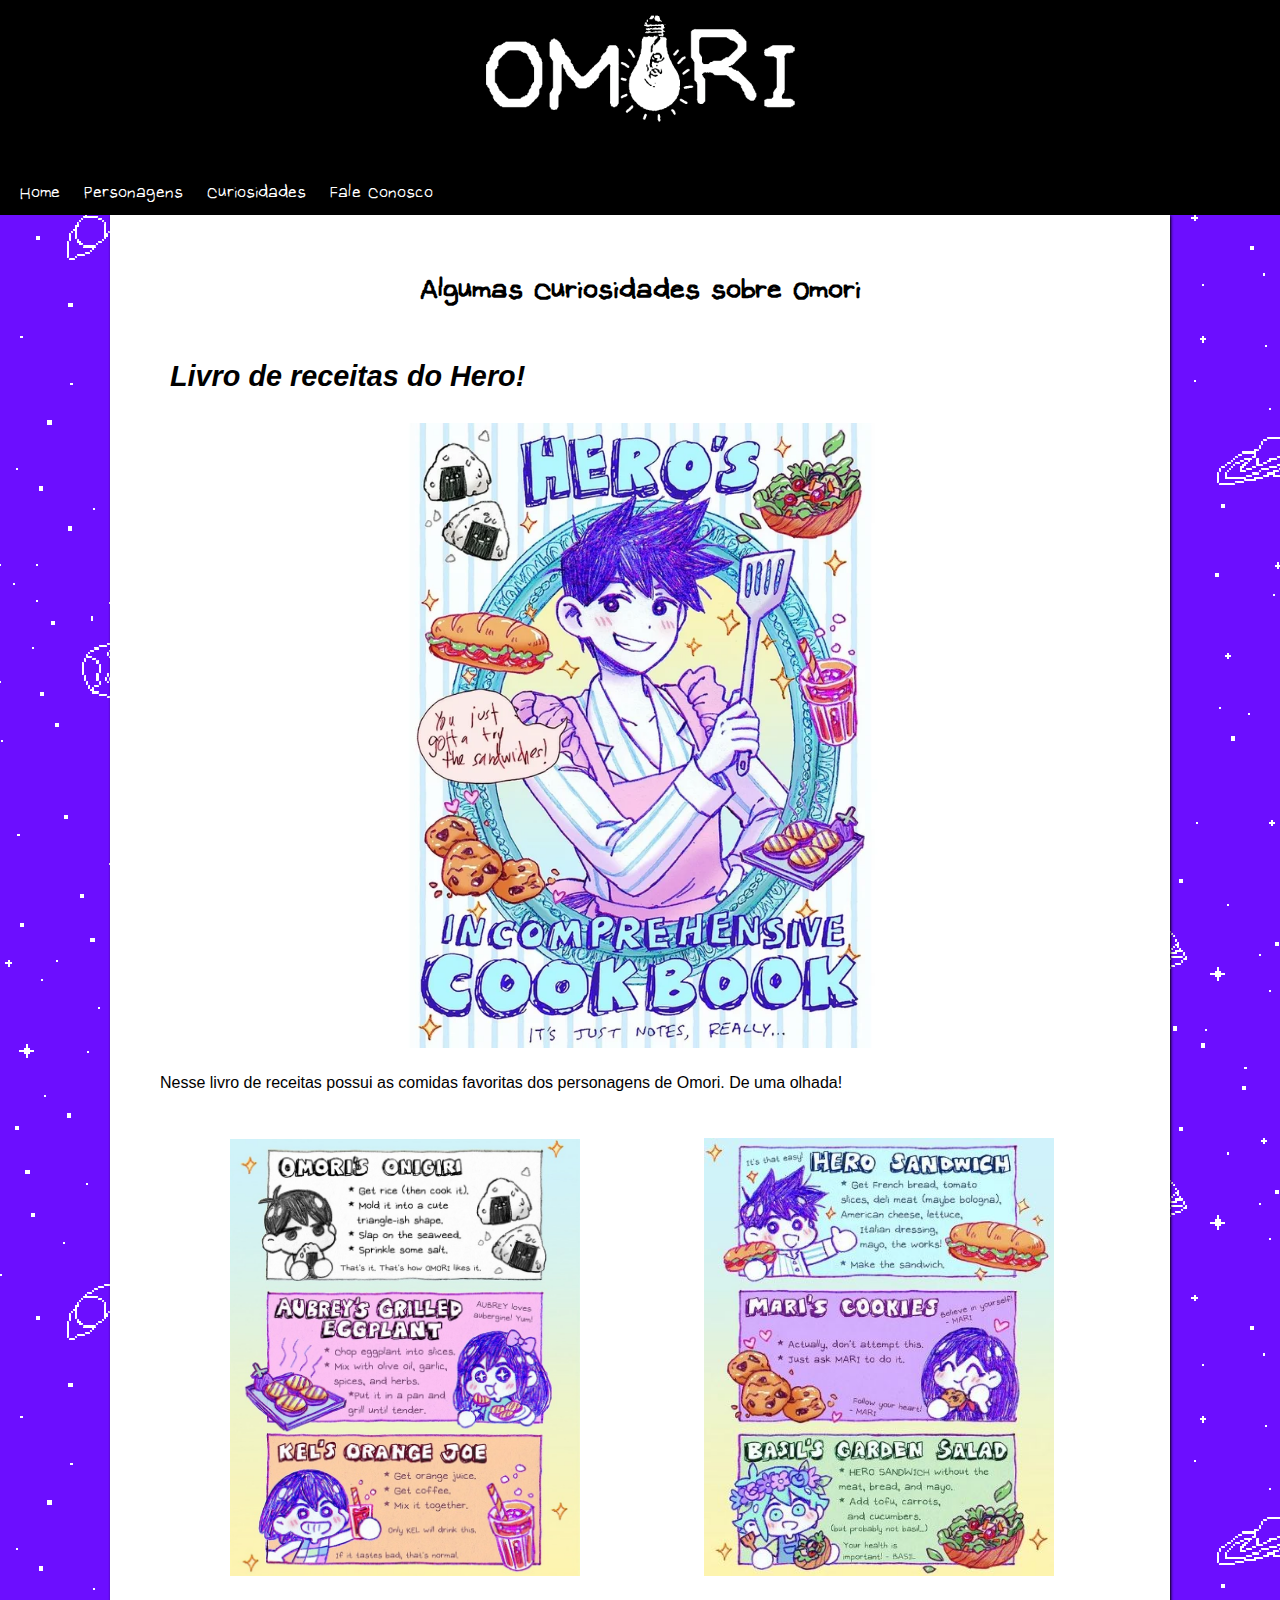
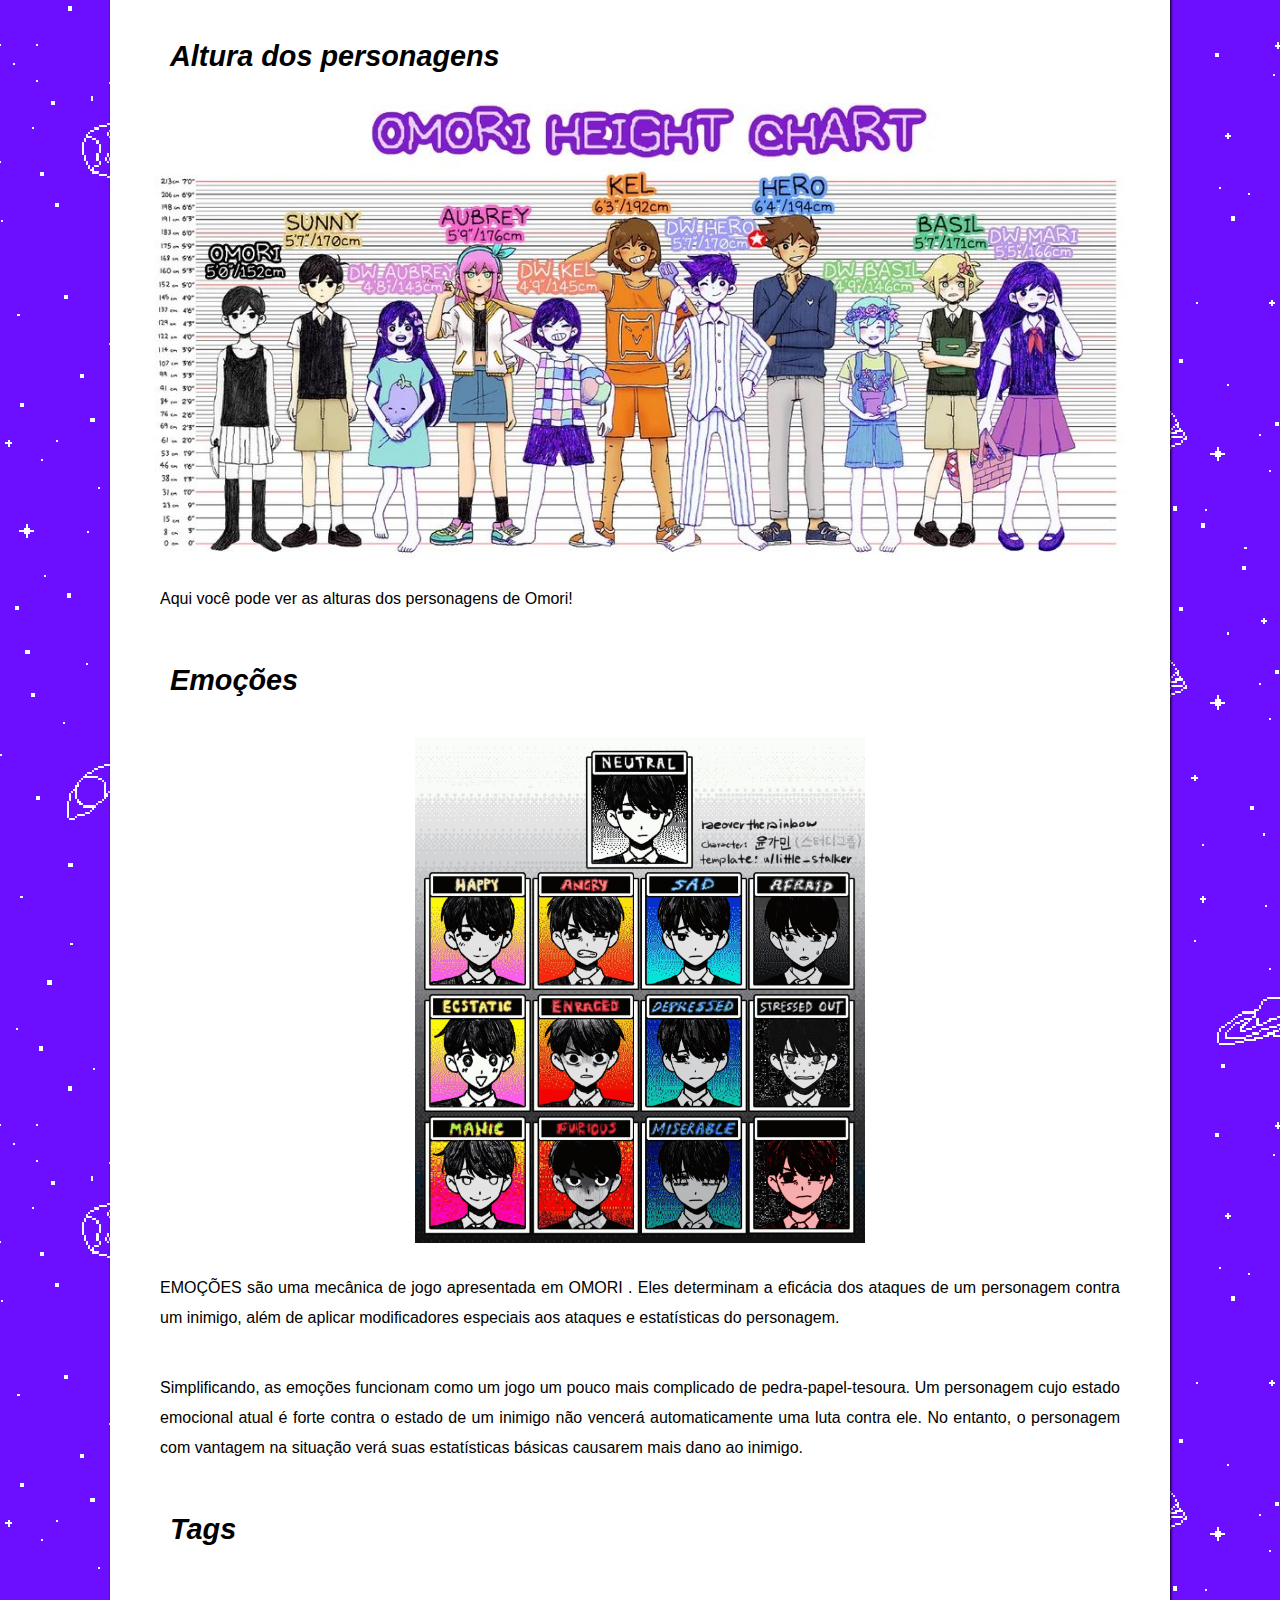
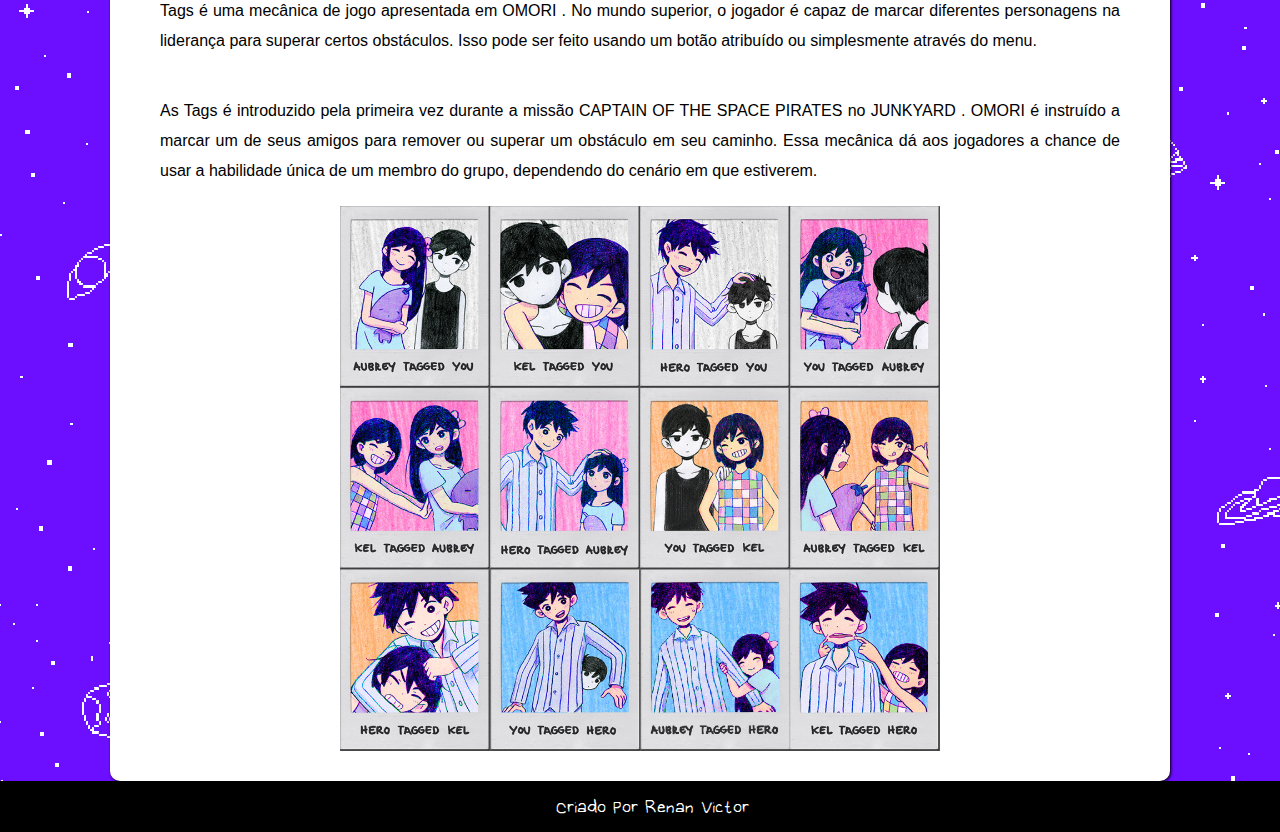
==== curiosidades.html @ f62dc505 "Initial commit" ====
<!DOCTYPE html>
<html lang="en">
<head>
    <meta charset="UTF-8">
    <meta name="viewport" content="width=device-width, initial-scale=1.0">
    <link rel="stylesheet" href="curiosidades.css">
    <link rel="shortcut icon" href="omori icone.png" type="image/x-icon">
    <title>Curiosidades</title>
</head>
<body>
    <header>
       <img src="omori-logo.png" alt="">>
    </header>
    <nav>
        <a href="index.html" target="_self">Home</a>
        <a href="personagens.html" target="_self">Personagens</a>
        <a href="curiosidades.html" target="_self">Curiosidades</a>
        <a href="#">Fale Conosco</a>
    </nav>
    <main> 
        <article>
            <h1>Algumas Curiosidades sobre Omori</h1>
        
           <h2>Livro de receitas do Hero!
        </h2>
            <img src="9r4l3a2kd1981.jpg" alt="" class="Livro">

            <p>Nesse livro de receitas possui as comidas favoritas dos personagens de Omori. De uma olhada!</p>

            
                <img src="receitas 1.jpg" alt="" class="receitas">

                <img src="receitas 2.jfif" alt="" class="receitas">
            
   

        
            <h2>Altura dos personagens</h2>

            <img src="alturas.JPG" alt="" class="Altura">

            <p>Aqui você pode ver as alturas dos personagens de Omori!</p>
        
        

       
        <h2>Emoções</h2>

       <img src="oqw6ph1pgka91.gif" alt="" class="gifomori">

            
        <p>EMOÇÕES são uma mecânica de jogo apresentada em OMORI . Eles determinam a eficácia dos ataques de um personagem contra um inimigo, além de aplicar modificadores especiais aos ataques e estatísticas do personagem.
        </p>

        <p>Simplificando, as emoções funcionam como um jogo um pouco mais complicado de pedra-papel-tesoura. Um personagem cujo estado emocional atual é forte contra o estado de um inimigo não vencerá automaticamente uma luta contra ele. No entanto, o personagem com vantagem na situação verá suas estatísticas básicas causarem mais dano ao inimigo.

        </p>


        <h2>Tags</h2>
       <p>Tags é uma mecânica de jogo apresentada em OMORI . No mundo superior, o jogador é capaz de marcar diferentes personagens na liderança para superar certos obstáculos. Isso pode ser feito usando um botão atribuído ou simplesmente através do menu.
    </p>

    <p>As Tags é introduzido pela primeira vez durante a missão CAPTAIN OF THE SPACE PIRATES no JUNKYARD . OMORI é instruído a marcar um de seus amigos para remover ou superar um obstáculo em seu caminho. Essa mecânica dá aos jogadores a chance de usar a habilidade única de um membro do grupo, dependendo do cenário em que estiverem.</p>

        <div class="tags">
            <img src="tags.jpg" alt="">
        </div>

        </article>


    </main>

    <footer>
        <p>Criado Por Renan Victor</p>
    </footer>
</body>
</html>
---- curiosidades.css ----
@charset "UTF-8";



@font-face {
    font-family: Omori;
    src: url(OMORI_GAME.ttf) format(truetype);
}

@font-face {
    font-family: Omori1;
    src: url(OMORI_GAME2.ttf);
}



  @import url('https://fonts.googleapis.com/css2?family=Ubuntu:wght@300&display=swap');



  @import url('https://fonts.googleapis.com/css2?family=Belanosima&display=swap');

*{
    margin: 0;
    padding: 0;
}

body{
    background-image: url(1148181.png);
    
}

header{
   background-color: black;
}

header > img{
    margin: auto;
    display: block;
    width: 320px;
    max-width: 1000px;
    min-width: 320px;
}

nav{
    padding: 10px;
    margin: auto;
    background-color: black
}

nav > a{
    color: white;
    padding: 10px;
    text-decoration: none;
    font-family: 'Omori1';
    font-size: 1.5em;
}

nav >a:hover{
    background-color: rgb(230, 166, 230);
    border-radius: 10px;
    transition-duration: 1s;
}

main{
    background-color: white;
    margin: auto;
    padding: 30px;
    max-width: 1000px;
    min-width: 320px;
    box-shadow: 1px 1px 3px black;
    border-radius: 10px;
    border-top-left-radius: 0px;
    border-top-right-radius: 0px;
}

main h1{
    text-align: center;
    padding: 20px;
    font-family: "Omori1";
    font-size: 2.5em;

}

main h2{
    padding: 30px;
    text-align: left;
    font-family: 'Belanosima', sans-serif;
    font-size: 1.8em;
    font-style: italic;
}

main p{
    font-family: 'Ubuntu', sans-serif;
    padding: 20px;
    line-height: 30px;
    text-align: justify;
}

main img{
    width: 100%;
}

.Livro{
    margin: auto;
    display: block;
    max-width: 500px;
    min-width: 320px;
}

.receitas{
    margin: auto;
    max-width: 350px;
    min-width: 50px;
    padding: 20px 30px 30px 90px;
}


.gifomori{
   max-width: 450px;
   min-width: 200px;
    margin: auto;
    padding: 10px;
    display: block;
}


div.tags{
    width: 100%;
    
}

.tags > img{
    margin: auto;
    display: block;
    max-width: 600px;
    min-width: 320px;
}

footer{
    width: 100%;
    background-color: black;
    padding: 12px;

}

footer > p{
    color: white;
    text-align: center;
    font-family: "Omori1";
    font-size: 1.5em;
}
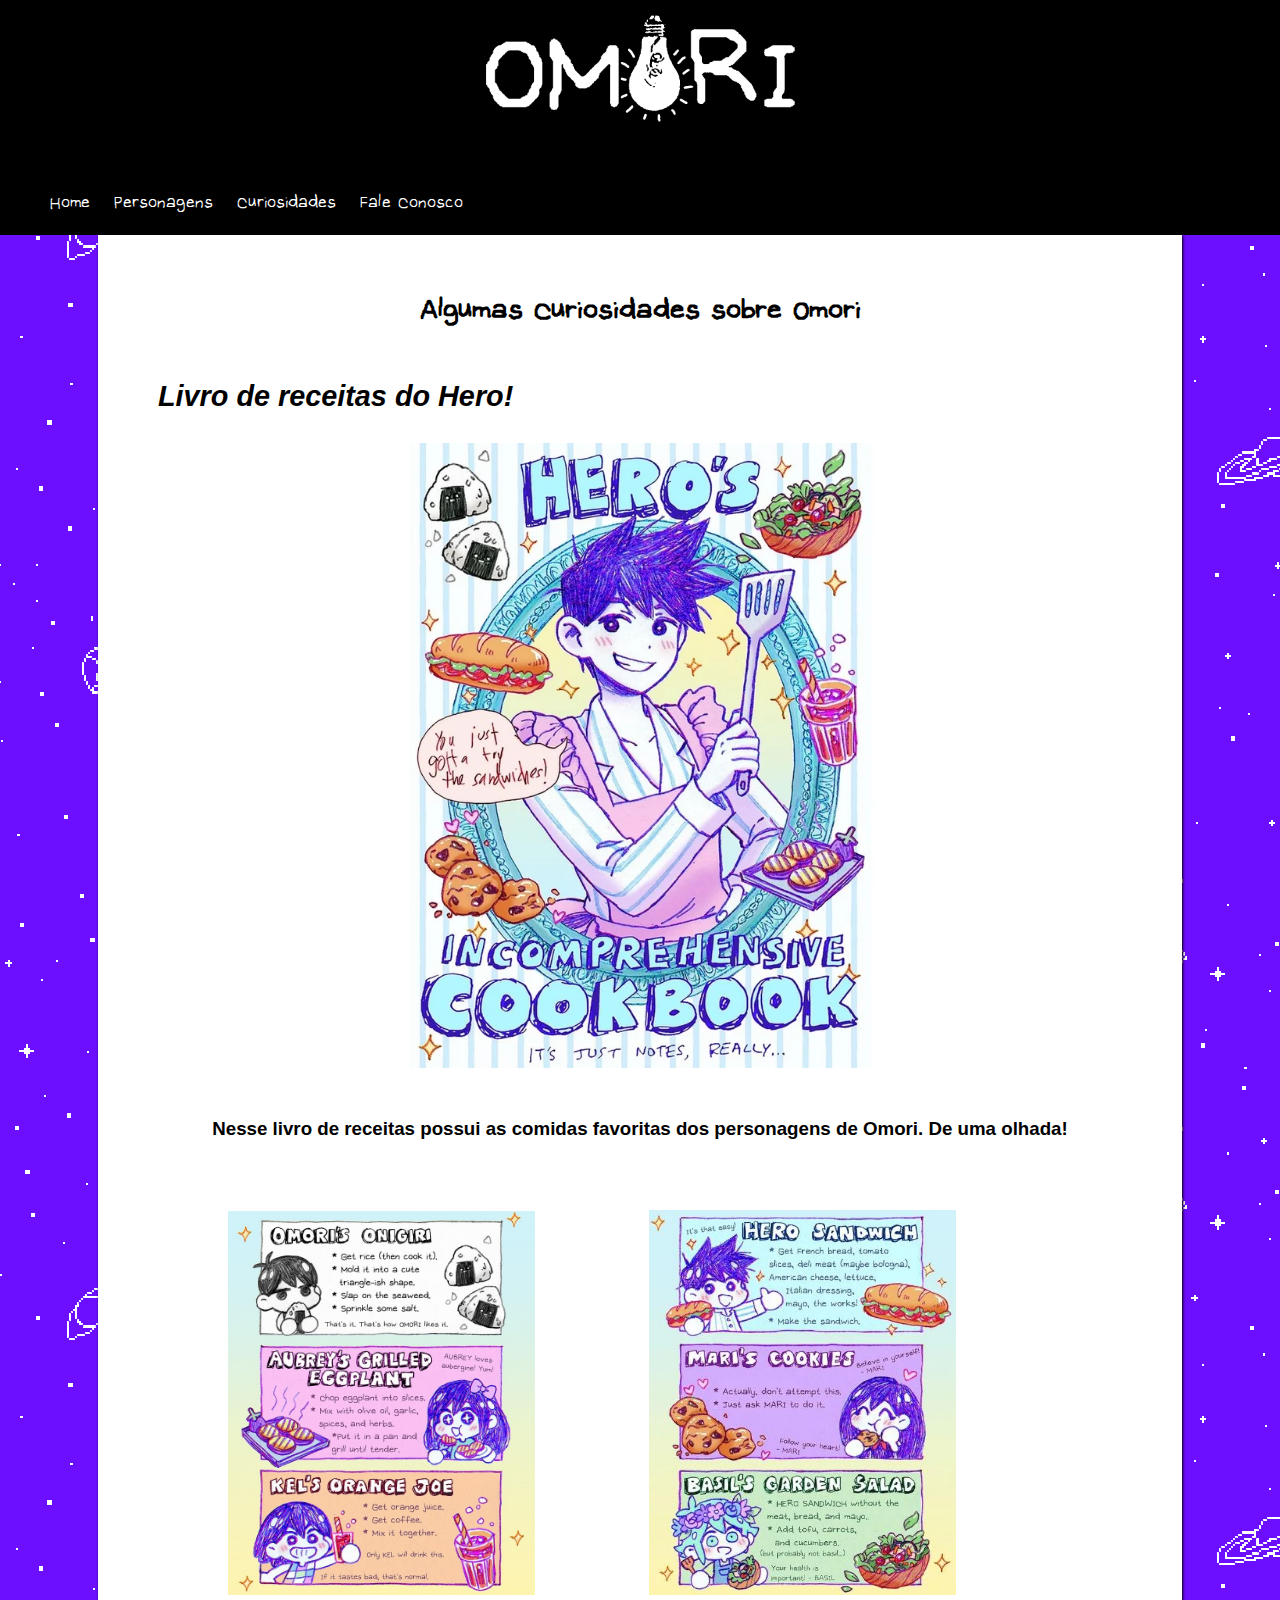
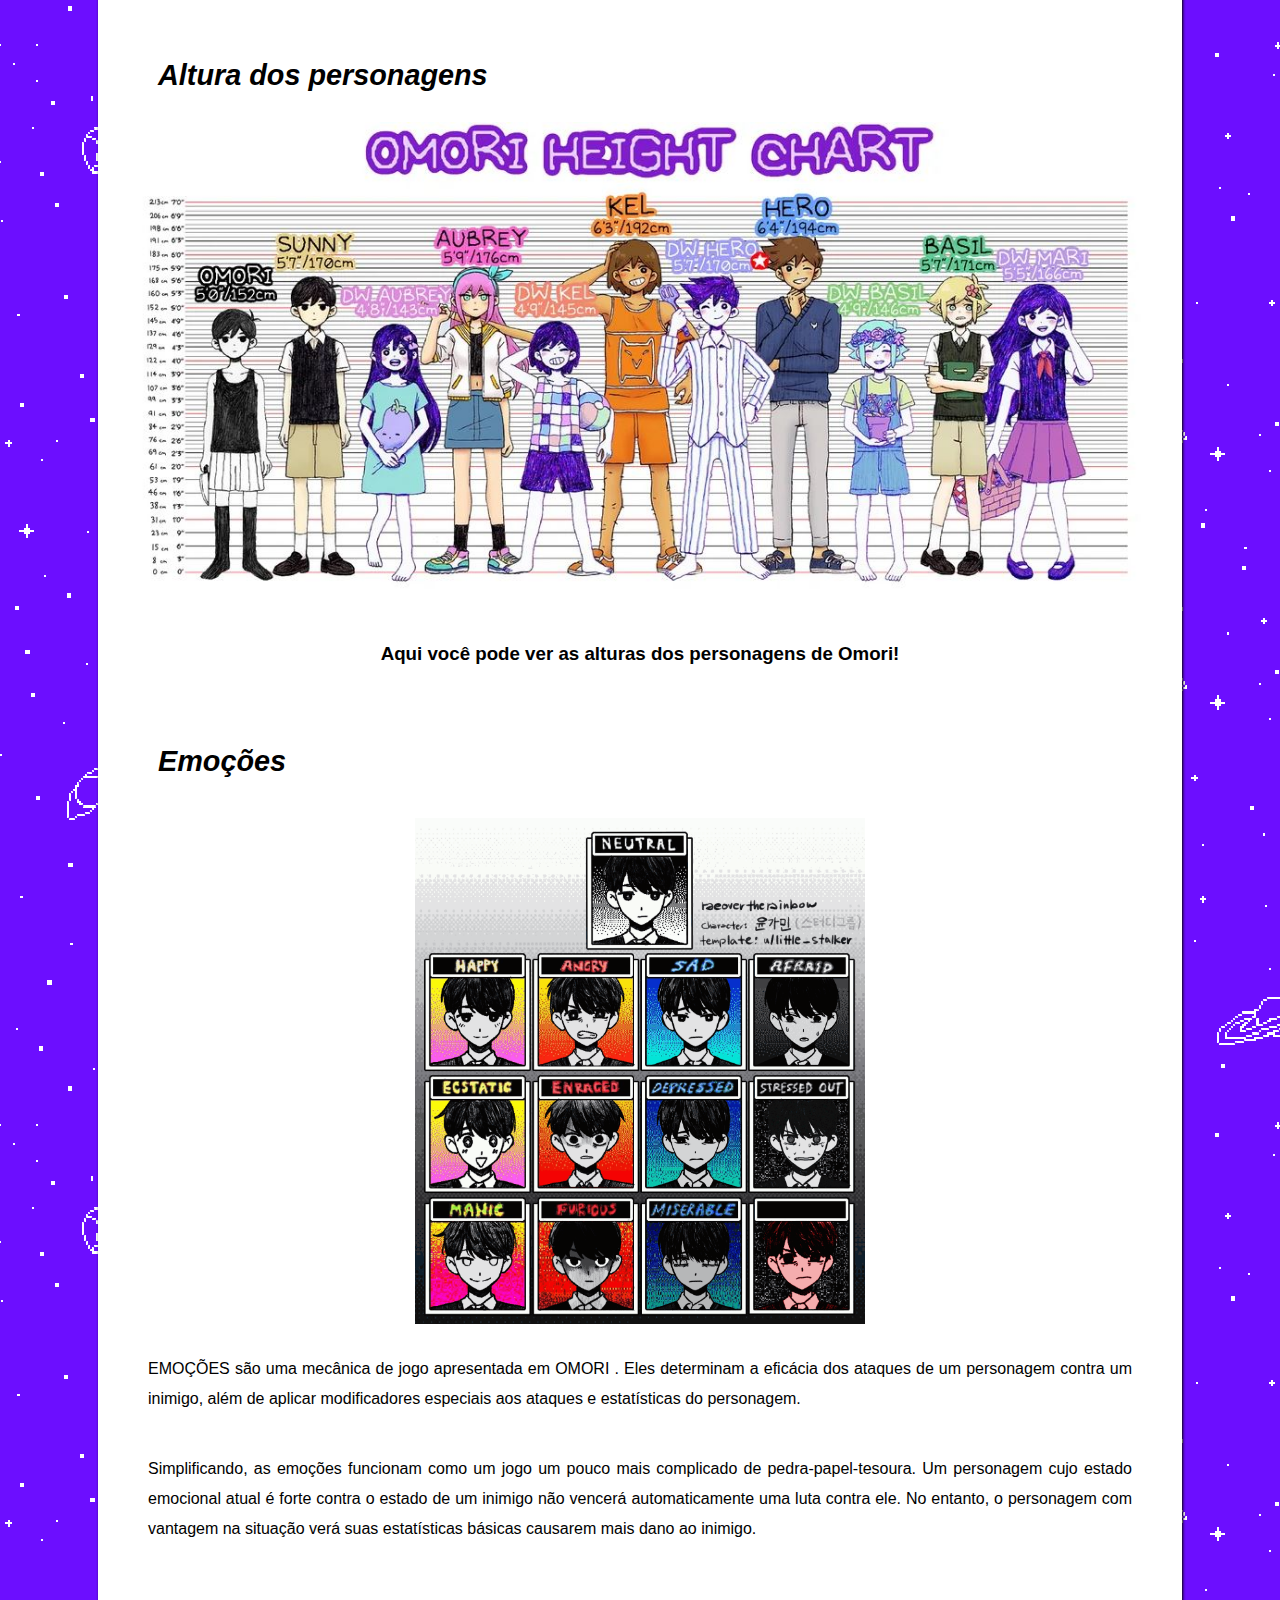
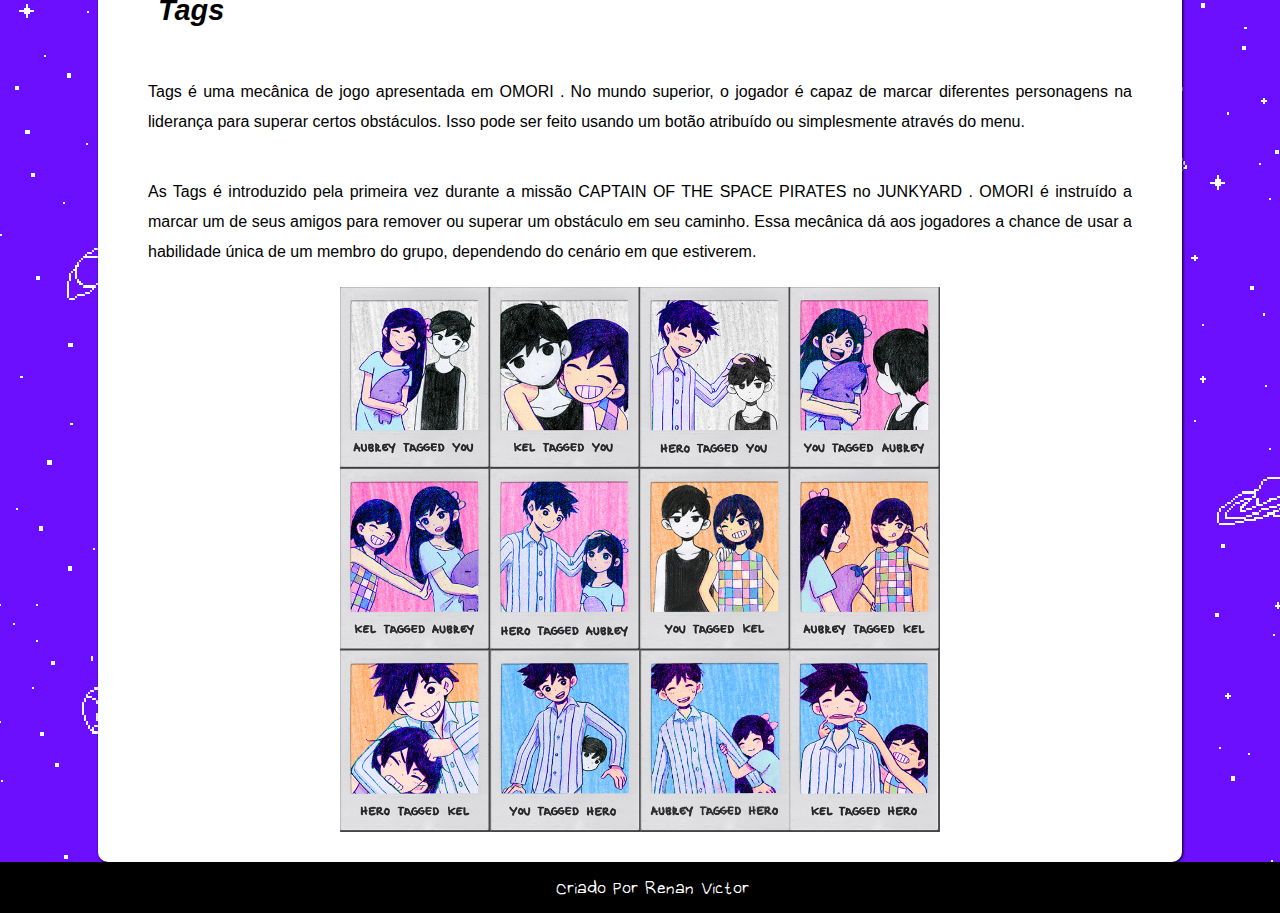
==== commit a8eb40f6: "em progresso" ====
--- a/curiosidades.html
+++ b/curiosidades.html
@@ -25,7 +25,7 @@
         </h2>
             <img src="9r4l3a2kd1981.jpg" alt="" class="Livro">
 
-            <p>Nesse livro de receitas possui as comidas favoritas dos personagens de Omori. De uma olhada!</p>
+            <h3>Nesse livro de receitas possui as comidas favoritas dos personagens de Omori. De uma olhada!</h3>
 
             
                 <img src="receitas 1.jpg" alt="" class="receitas">
@@ -39,7 +39,7 @@
 
             <img src="alturas.JPG" alt="" class="Altura">
 
-            <p>Aqui você pode ver as alturas dos personagens de Omori!</p>
+            <h3>Aqui você pode ver as alturas dos personagens de Omori!</h3>
         
         
 
--- a/curiosidades.css
+++ b/curiosidades.css
@@ -26,24 +26,34 @@
 }
 
 body{
+
     background-image: url(1148181.png);
+    margin: auto;
     
 }
 
 header{
-   background-color: black;
+    background-color: black;
+    margin: auto;
+    
 }
 
 header > img{
+    background-color: black;
+    width: 320px;
     margin: auto;
     display: block;
-    width: 320px;
-    max-width: 1000px;
+    max-width: 100%;
     min-width: 320px;
+    
 }
 
 nav{
-    padding: 10px;
+  
+   max-width: 100%;
+    min-width: none;
+    padding: 20px;
+    padding-left: 40px;
     margin: auto;
     background-color: black
 }
@@ -63,10 +73,12 @@
 }
 
 main{
+   
+    width: 80%;
     background-color: white;
     margin: auto;
     padding: 30px;
-    max-width: 1000px;
+    max-width: 100%;
     min-width: 320px;
     box-shadow: 1px 1px 3px black;
     border-radius: 10px;
@@ -90,11 +102,21 @@
     font-style: italic;
 }
 
+main h3{
+    padding: 20px;
+    font-size: 1.5;
+    padding-top: 50px;
+    padding-bottom: 50px;
+    text-align: center;
+font-family: Arial, Helvetica, sans-serif;
+}
+
 main p{
     font-family: 'Ubuntu', sans-serif;
     padding: 20px;
     line-height: 30px;
     text-align: justify;
+
 }
 
 main img{
@@ -109,10 +131,11 @@
 }
 
 .receitas{
+   width: 30%;
     margin: auto;
     max-width: 350px;
-    min-width: 50px;
-    padding: 20px 30px 30px 90px;
+    min-width: 150px;
+    padding: 20px 10px 30px 100px;
 }
 
 
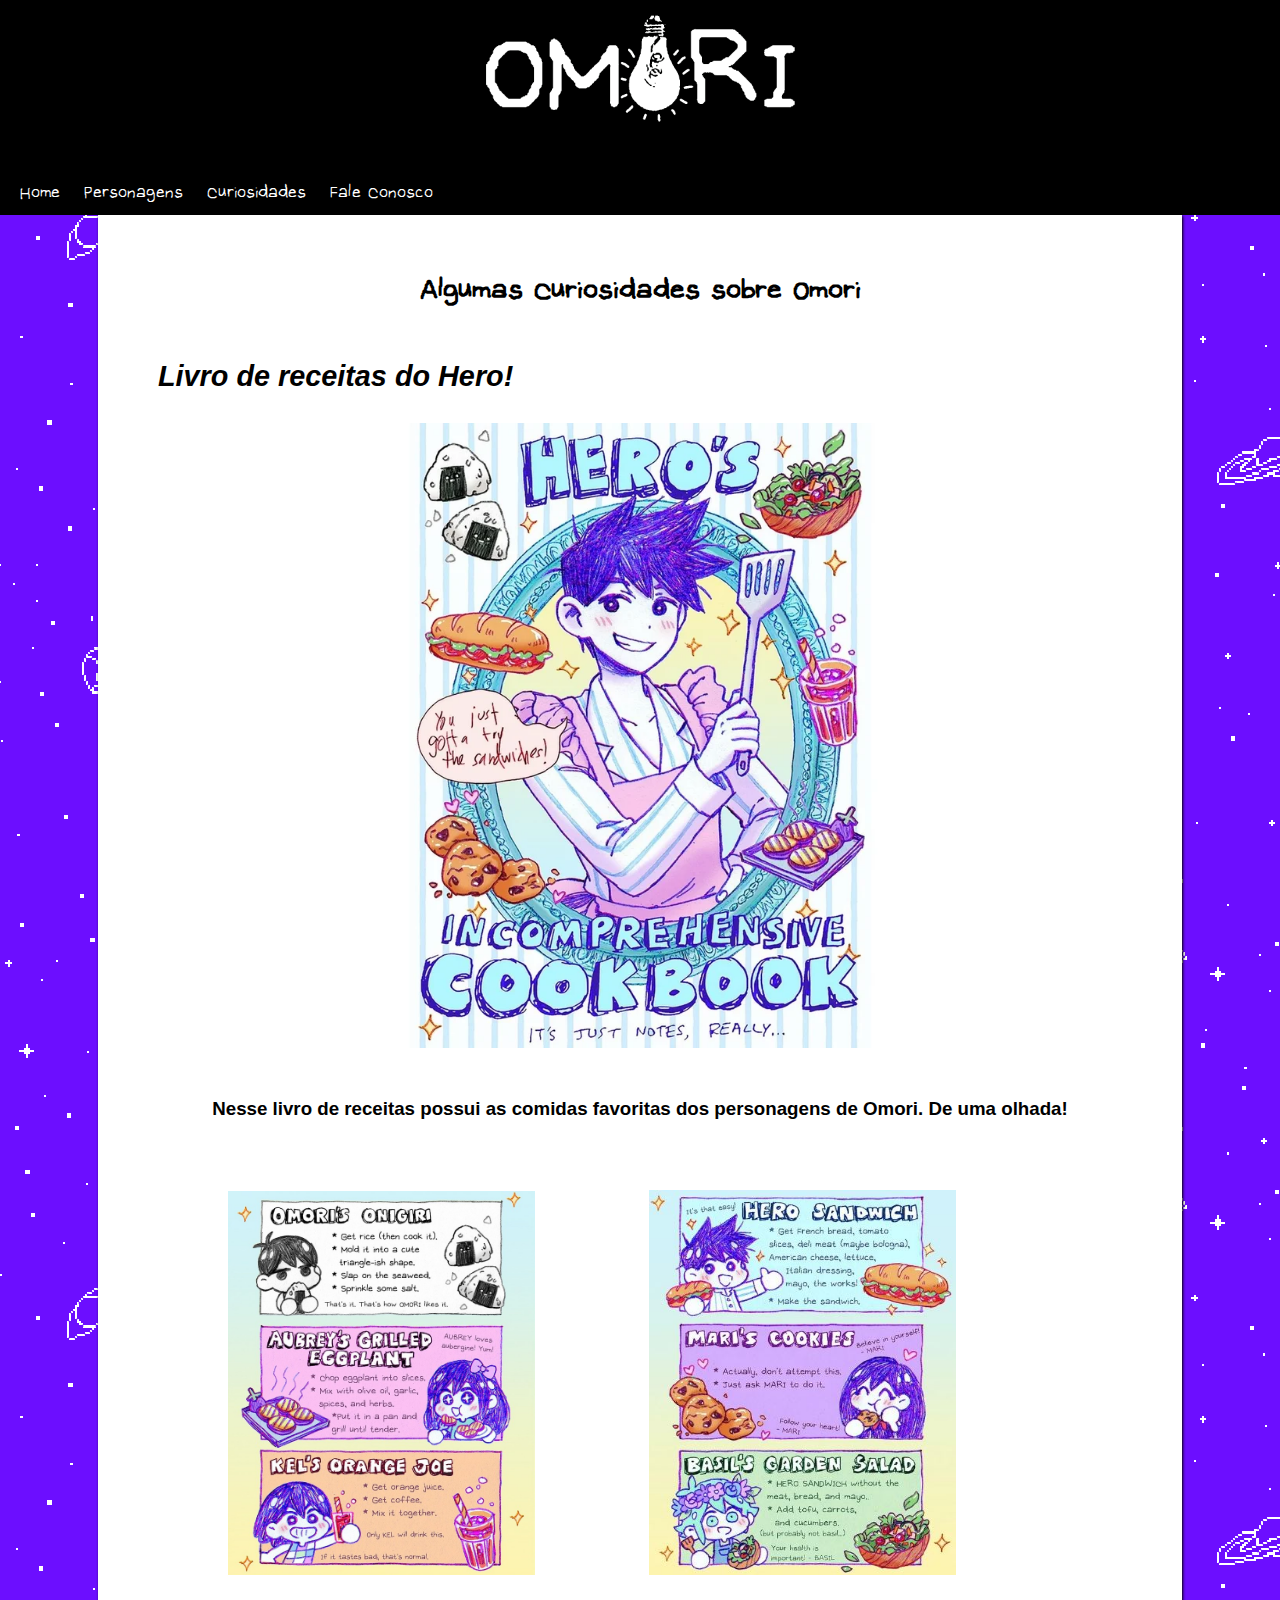
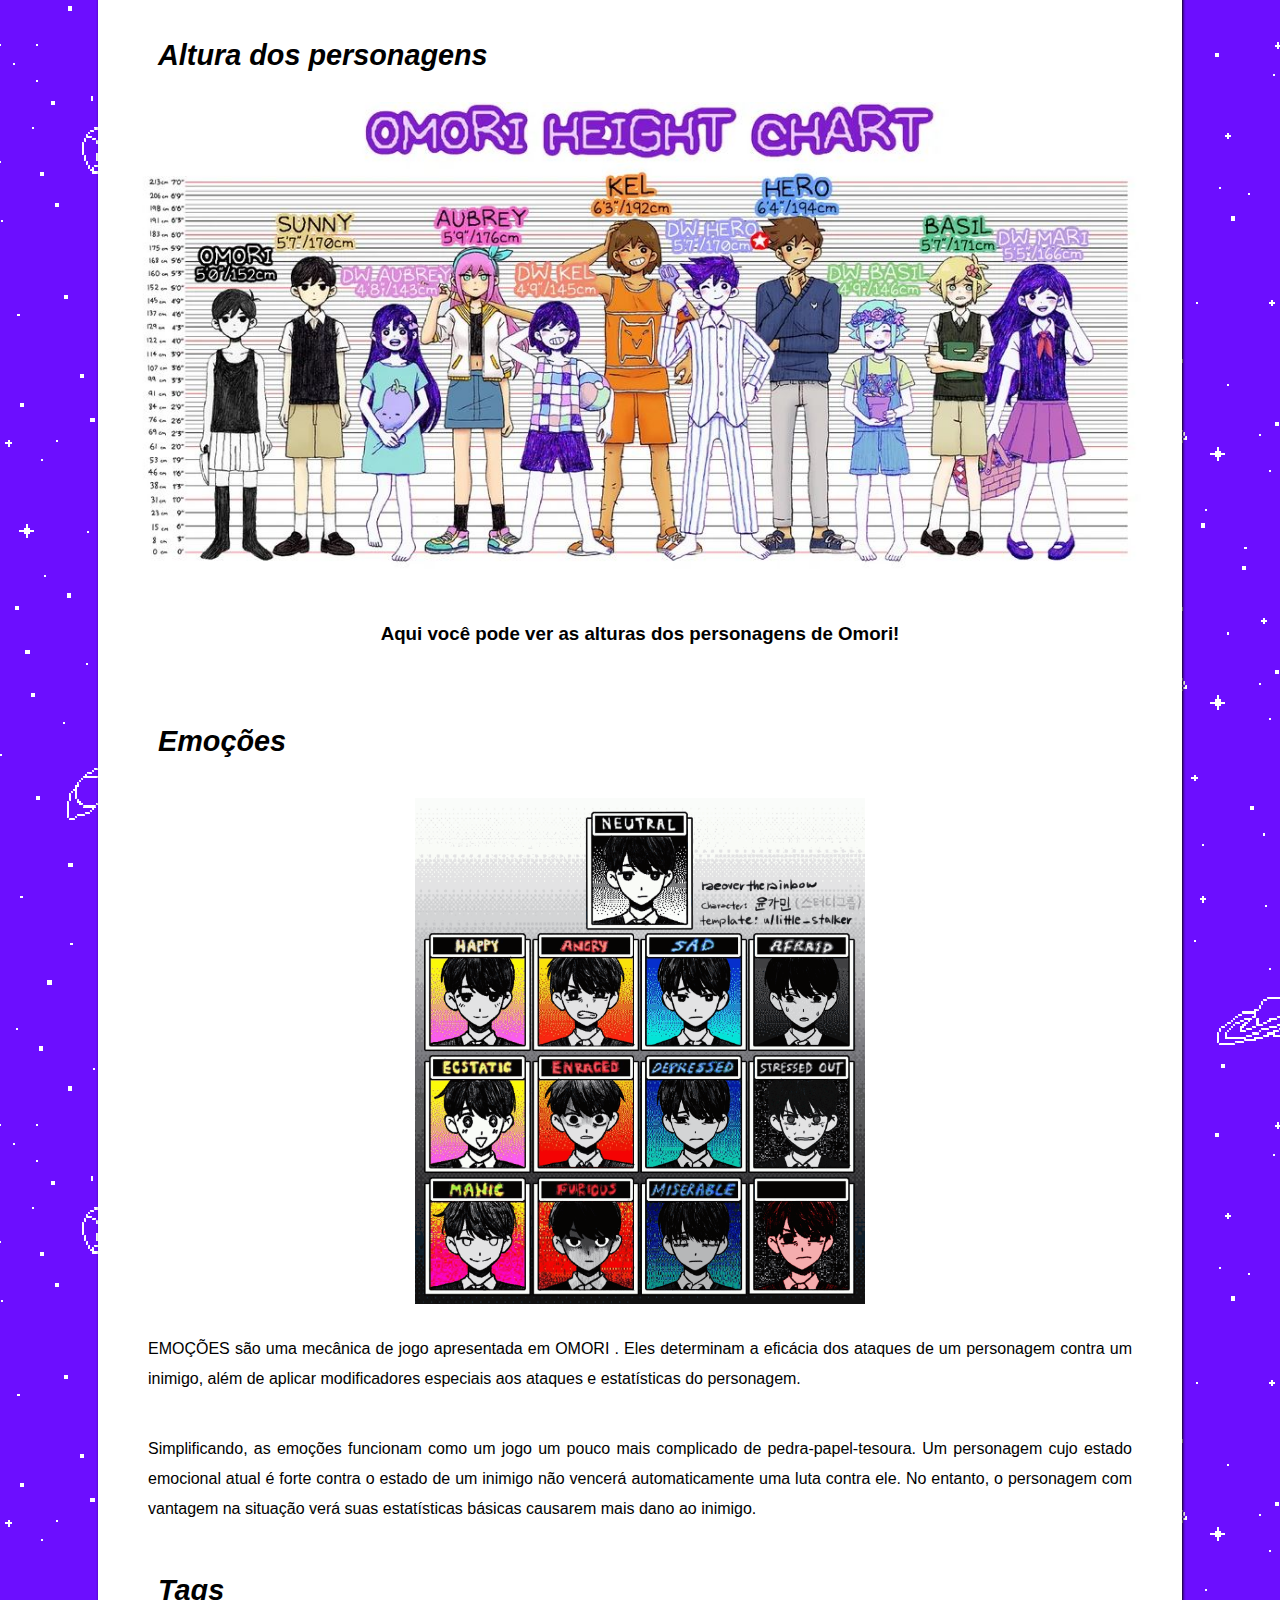
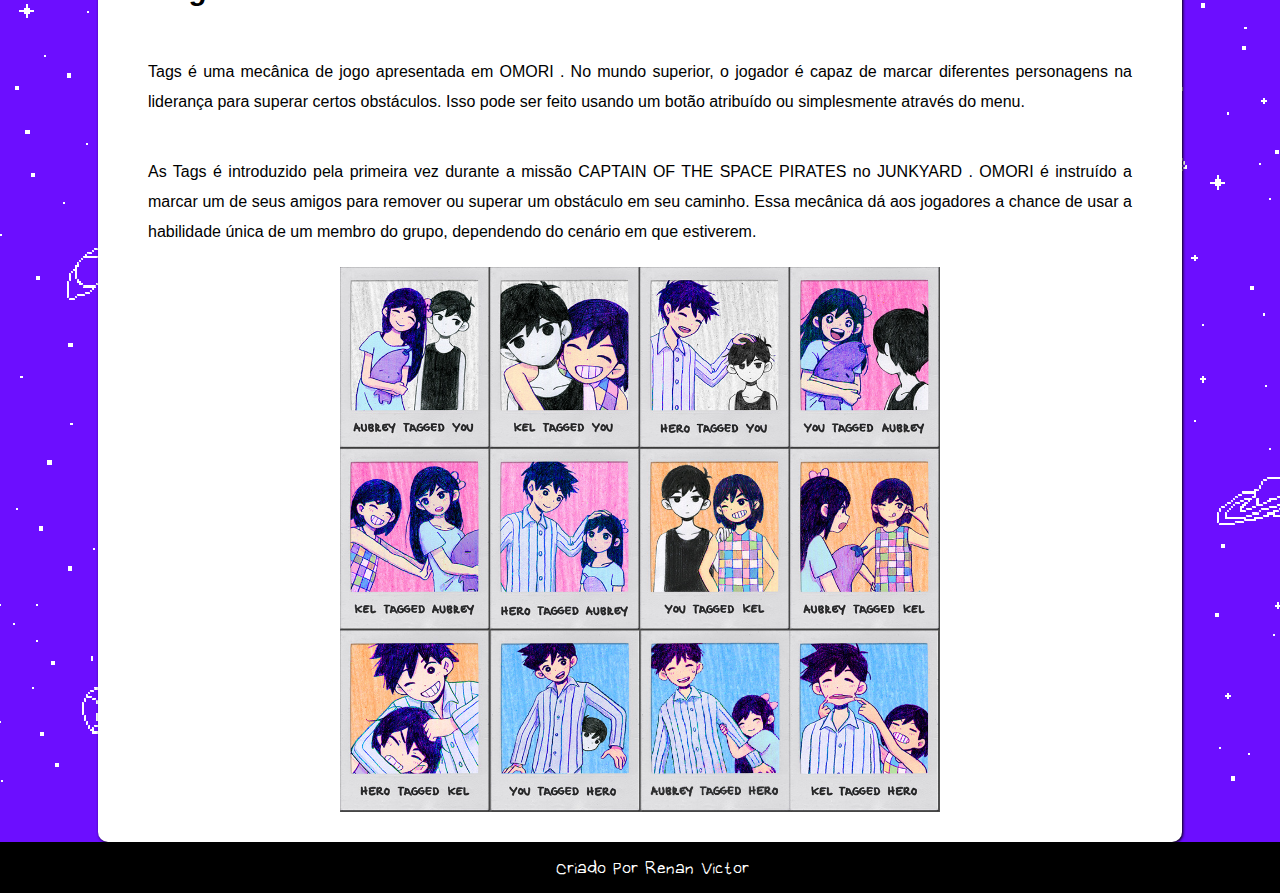
==== commit a8cc67a0: "atualizando" ====
--- a/curiosidades.html
+++ b/curiosidades.html
@@ -9,7 +9,9 @@
 </head>
 <body>
     <header>
-       <img src="omori-logo.png" alt="">>
+       <div class="logo">
+        <img src="omori-logo.png" alt="">>
+    </div>
     </header>
     <nav>
         <a href="index.html" target="_self">Home</a>
--- a/curiosidades.css
+++ b/curiosidades.css
@@ -25,38 +25,38 @@
     padding: 0;
 }
 
+
 body{
-
+    
+    margin: auto;
     background-image: url(1148181.png);
-    margin: auto;
-    
+    width: 100%;
+    display: block;
 }
 
-header{
+
+
+.logo{
     background-color: black;
+    width: 100%;
+    display: block;
     margin: auto;
-    
+    max-width: 100%;
+    min-width: 320px;
 }
 
-header > img{
-    background-color: black;
+.logo > img{
     width: 320px;
     margin: auto;
     display: block;
-    max-width: 100%;
-    min-width: 320px;
-    
 }
 
 nav{
-  
-   max-width: 100%;
-    min-width: none;
-    padding: 20px;
-    padding-left: 40px;
+    background-color: black;
+    padding: 10px;
     margin: auto;
-    background-color: black
 }
+
 
 nav > a{
     color: white;
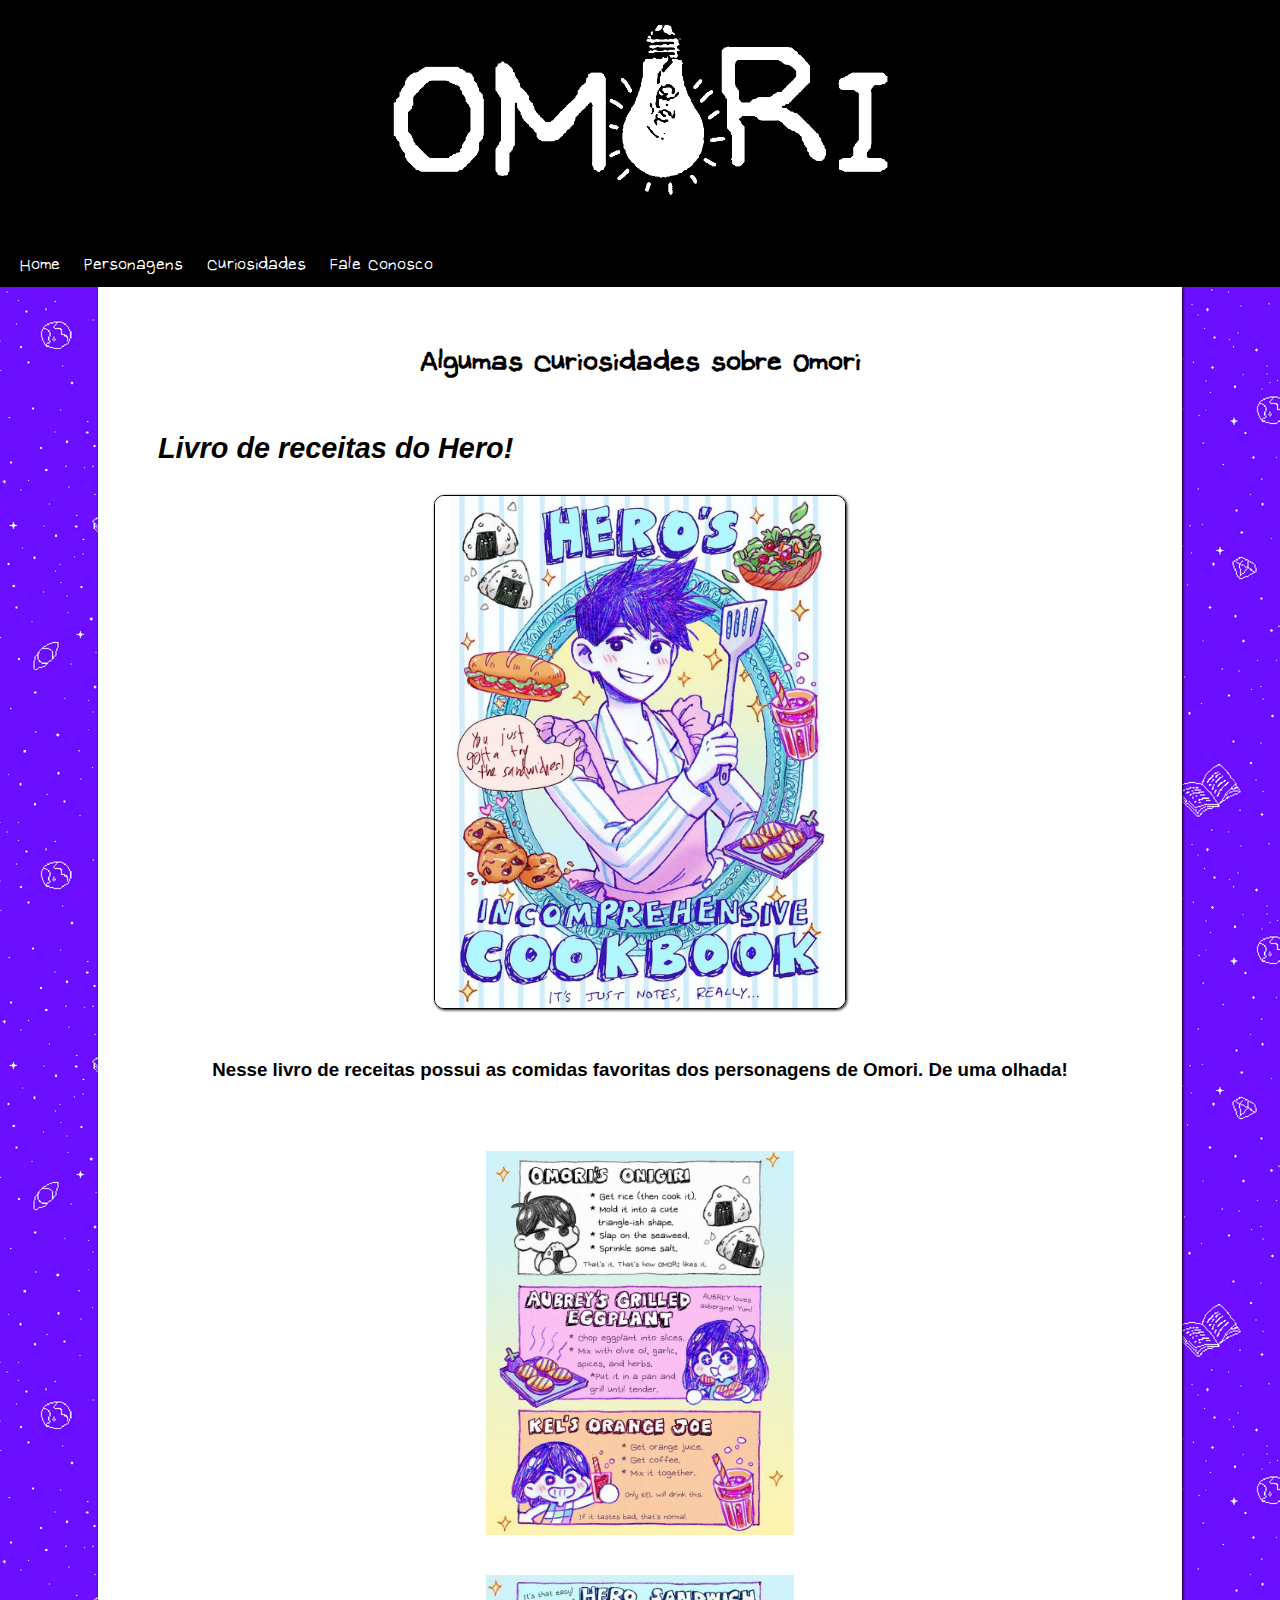
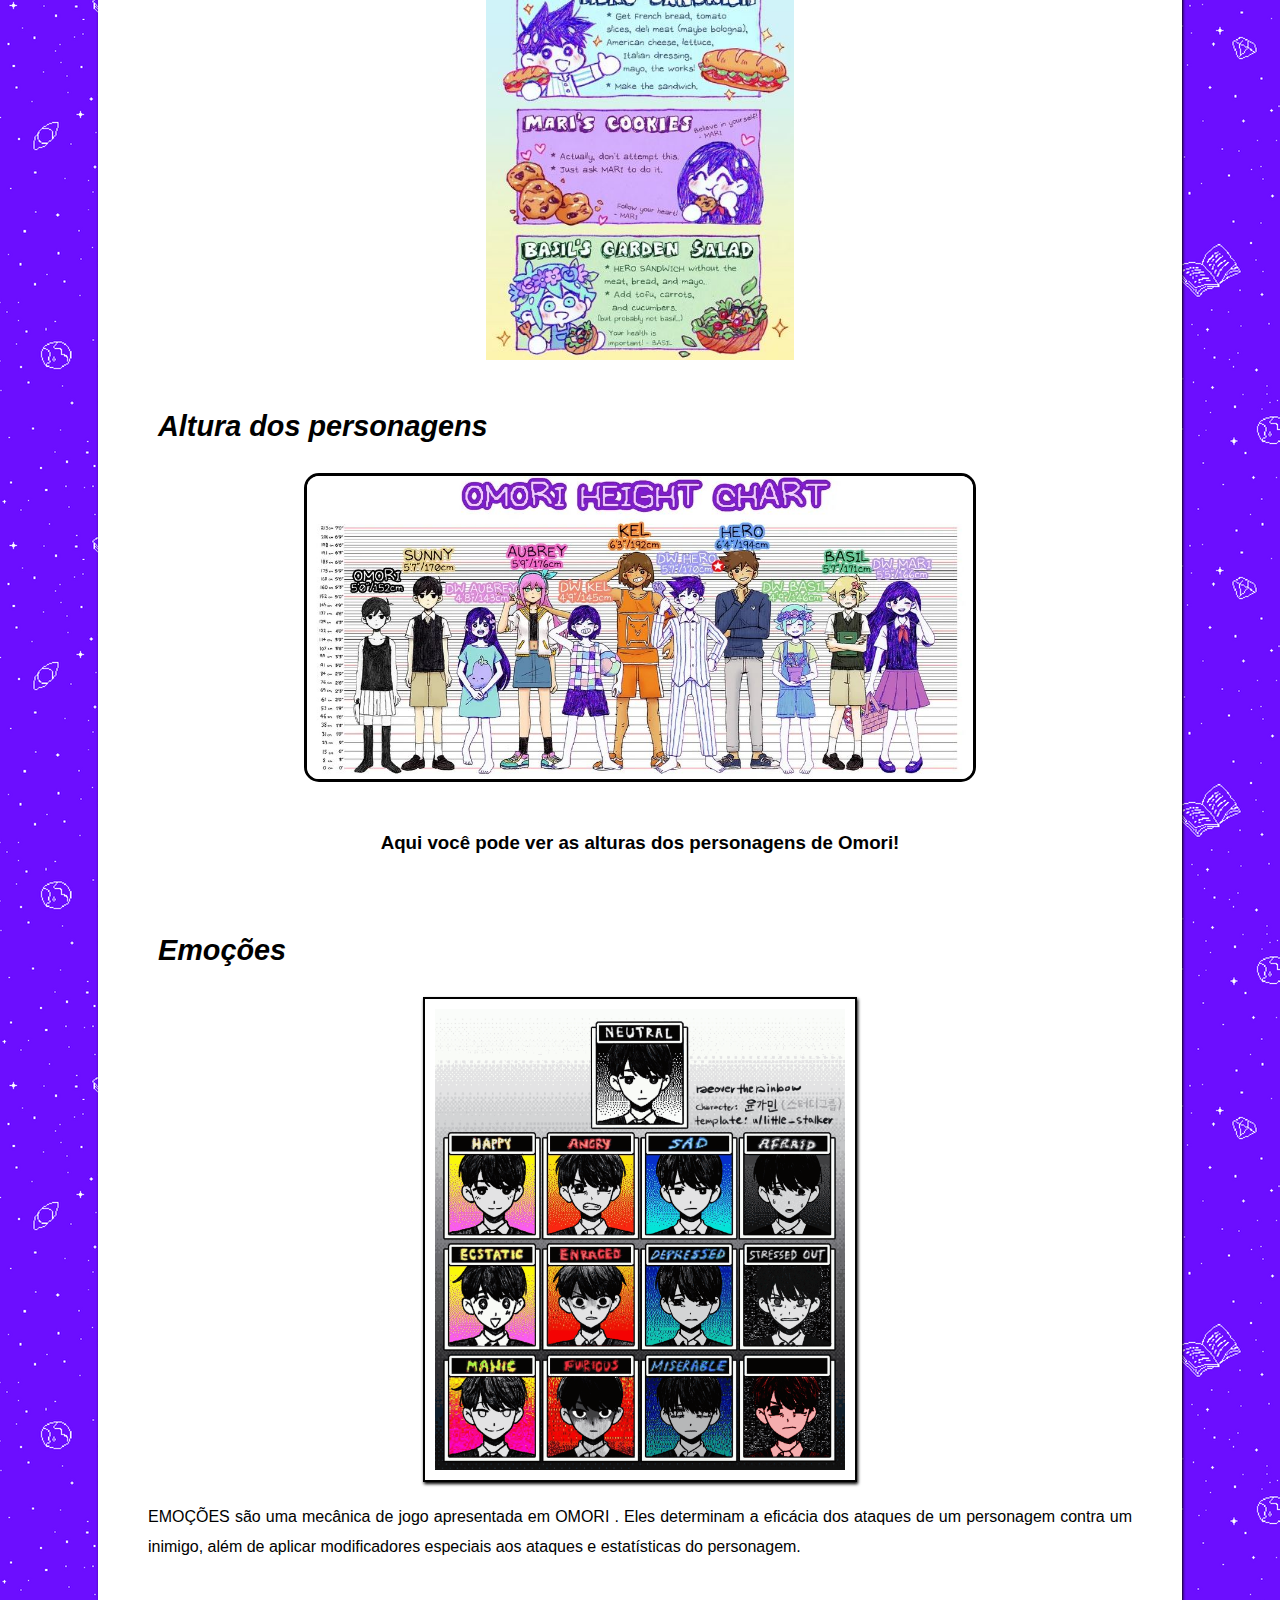
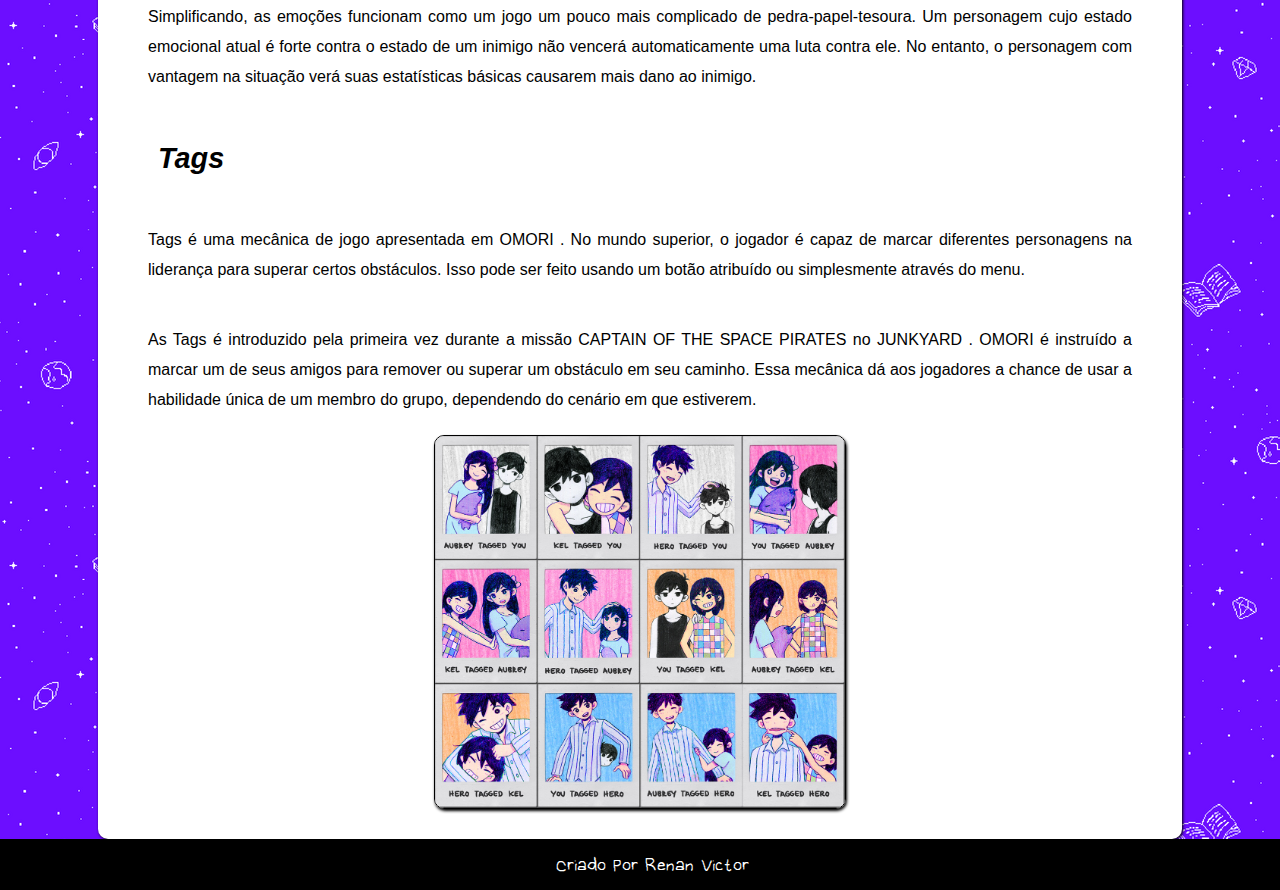
==== commit 73cfe237: "progredindo" ====
--- a/curiosidades.html
+++ b/curiosidades.html
@@ -9,9 +9,7 @@
 </head>
 <body>
     <header>
-       <div class="logo">
-        <img src="omori-logo.png" alt="">>
-    </div>
+        
     </header>
     <nav>
         <a href="index.html" target="_self">Home</a>
@@ -25,21 +23,30 @@
         
            <h2>Livro de receitas do Hero!
         </h2>
-            <img src="9r4l3a2kd1981.jpg" alt="" class="Livro">
+            <div id="Livro">
+               <img src="imagens/capa_livro.jpg" alt="">
+            </div>
 
             <h3>Nesse livro de receitas possui as comidas favoritas dos personagens de Omori. De uma olhada!</h3>
 
-            
-                <img src="receitas 1.jpg" alt="" class="receitas">
-
-                <img src="receitas 2.jfif" alt="" class="receitas">
+            <div id="Receitas">
+               <img src="imagens/receitas 1.jpg" alt="">
+               <img src="imagens/receitas 2.jfif" alt="">
+            </div>
+              
             
    
 
         
             <h2>Altura dos personagens</h2>
 
-            <img src="alturas.JPG" alt="" class="Altura">
+          
+            <div id="altura">
+
+                <img src="imagens/alturas.JPG" alt="">
+            </div>
+            
+         
 
             <h3>Aqui você pode ver as alturas dos personagens de Omori!</h3>
         
@@ -48,7 +55,9 @@
        
         <h2>Emoções</h2>
 
-       <img src="oqw6ph1pgka91.gif" alt="" class="gifomori">
+      <div id="gifemoções">
+        <img src="imagens/emoçoes.gif" alt="">
+      </div>
 
             
         <p>EMOÇÕES são uma mecânica de jogo apresentada em OMORI . Eles determinam a eficácia dos ataques de um personagem contra um inimigo, além de aplicar modificadores especiais aos ataques e estatísticas do personagem.
@@ -65,8 +74,8 @@
 
     <p>As Tags é introduzido pela primeira vez durante a missão CAPTAIN OF THE SPACE PIRATES no JUNKYARD . OMORI é instruído a marcar um de seus amigos para remover ou superar um obstáculo em seu caminho. Essa mecânica dá aos jogadores a chance de usar a habilidade única de um membro do grupo, dependendo do cenário em que estiverem.</p>
 
-        <div class="tags">
-            <img src="tags.jpg" alt="">
+        <div id="tags">
+            <img src="imagens/tags.jpg" alt="">
         </div>
 
         </article>
--- a/curiosidades.css
+++ b/curiosidades.css
@@ -4,12 +4,12 @@
 
 @font-face {
     font-family: Omori;
-    src: url(OMORI_GAME.ttf) format(truetype);
+    src: url(fontes/OMORI_GAME.ttf) format(truetype);
 }
 
 @font-face {
     font-family: Omori1;
-    src: url(OMORI_GAME2.ttf);
+    src: url(fontes/OMORI_GAME2.ttf) format(truetype);
 }
 
 
@@ -27,28 +27,24 @@
 
 
 body{
-    
-    margin: auto;
-    background-image: url(1148181.png);
-    width: 100%;
-    display: block;
-}
-
-
-
-.logo{
+  height: 100vh;  
+  background-image: url(imagens/background.png);
+  background-size: contain;
+  background-repeat: repeat;
+  background-attachment: scroll;
+  
+}
+
+
+header{
+   height: 200px;
+   padding: 20px;
     background-color: black;
-    width: 100%;
-    display: block;
-    margin: auto;
-    max-width: 100%;
-    min-width: 320px;
-}
-
-.logo > img{
-    width: 320px;
-    margin: auto;
-    display: block;
+    background-image: url(imagens/omori-logo.png);
+    background-size: contain;
+    background-repeat: no-repeat;
+    background-position: center center;
+    background-attachment: scroll;
 }
 
 nav{
@@ -121,43 +117,78 @@
 
 main img{
     width: 100%;
-}
-
-.Livro{
-    margin: auto;
-    display: block;
-    max-width: 500px;
-    min-width: 320px;
-}
-
-.receitas{
-   width: 30%;
-    margin: auto;
-    max-width: 350px;
-    min-width: 150px;
-    padding: 20px 10px 30px 100px;
-}
-
-
-.gifomori{
-   max-width: 450px;
-   min-width: 200px;
-    margin: auto;
-    padding: 10px;
-    display: block;
-}
-
-
-div.tags{
-    width: 100%;
-    
-}
-
-.tags > img{
-    margin: auto;
-    display: block;
-    max-width: 600px;
-    min-width: 320px;
+  
+}
+
+#Livro{
+  width: 100%;
+}
+
+#Livro > img{
+    max-width: 40%;
+    margin: auto;
+    display: block;
+    border: 1px solid black;
+    border-radius: 10px;
+    box-shadow: 1px 1px 3px black;
+   
+}
+
+#Receitas{
+   
+    width: 100%;
+    
+}   
+
+#Receitas > img{
+    display: block;
+    width:  30%;
+    margin: auto;
+    padding: 20px;
+    
+    
+    
+  
+}
+
+#altura{
+    width: 100%;
+}
+
+#altura > img{
+    border: 3px solid black;
+    border-radius: 15px;
+    display: block;
+    margin: auto;
+    width: 65%;
+}
+
+
+#gifemoções{
+  width: 100%;
+}
+
+#gifemoções > img{
+    width: 40%;
+     margin: auto;
+     padding: 10px;
+     display: block;
+     border: 2px solid black;
+    box-shadow: 1px 2px 3px black;
+}
+
+#tags{
+    width: 100%;
+    
+}
+
+#tags > img{
+    display: block;
+    margin: auto;
+    width: 40%;
+    border: 1px solid black;
+    box-shadow: 1px 2px 3px black;
+    border-radius: 10px;
 }
 
 footer{
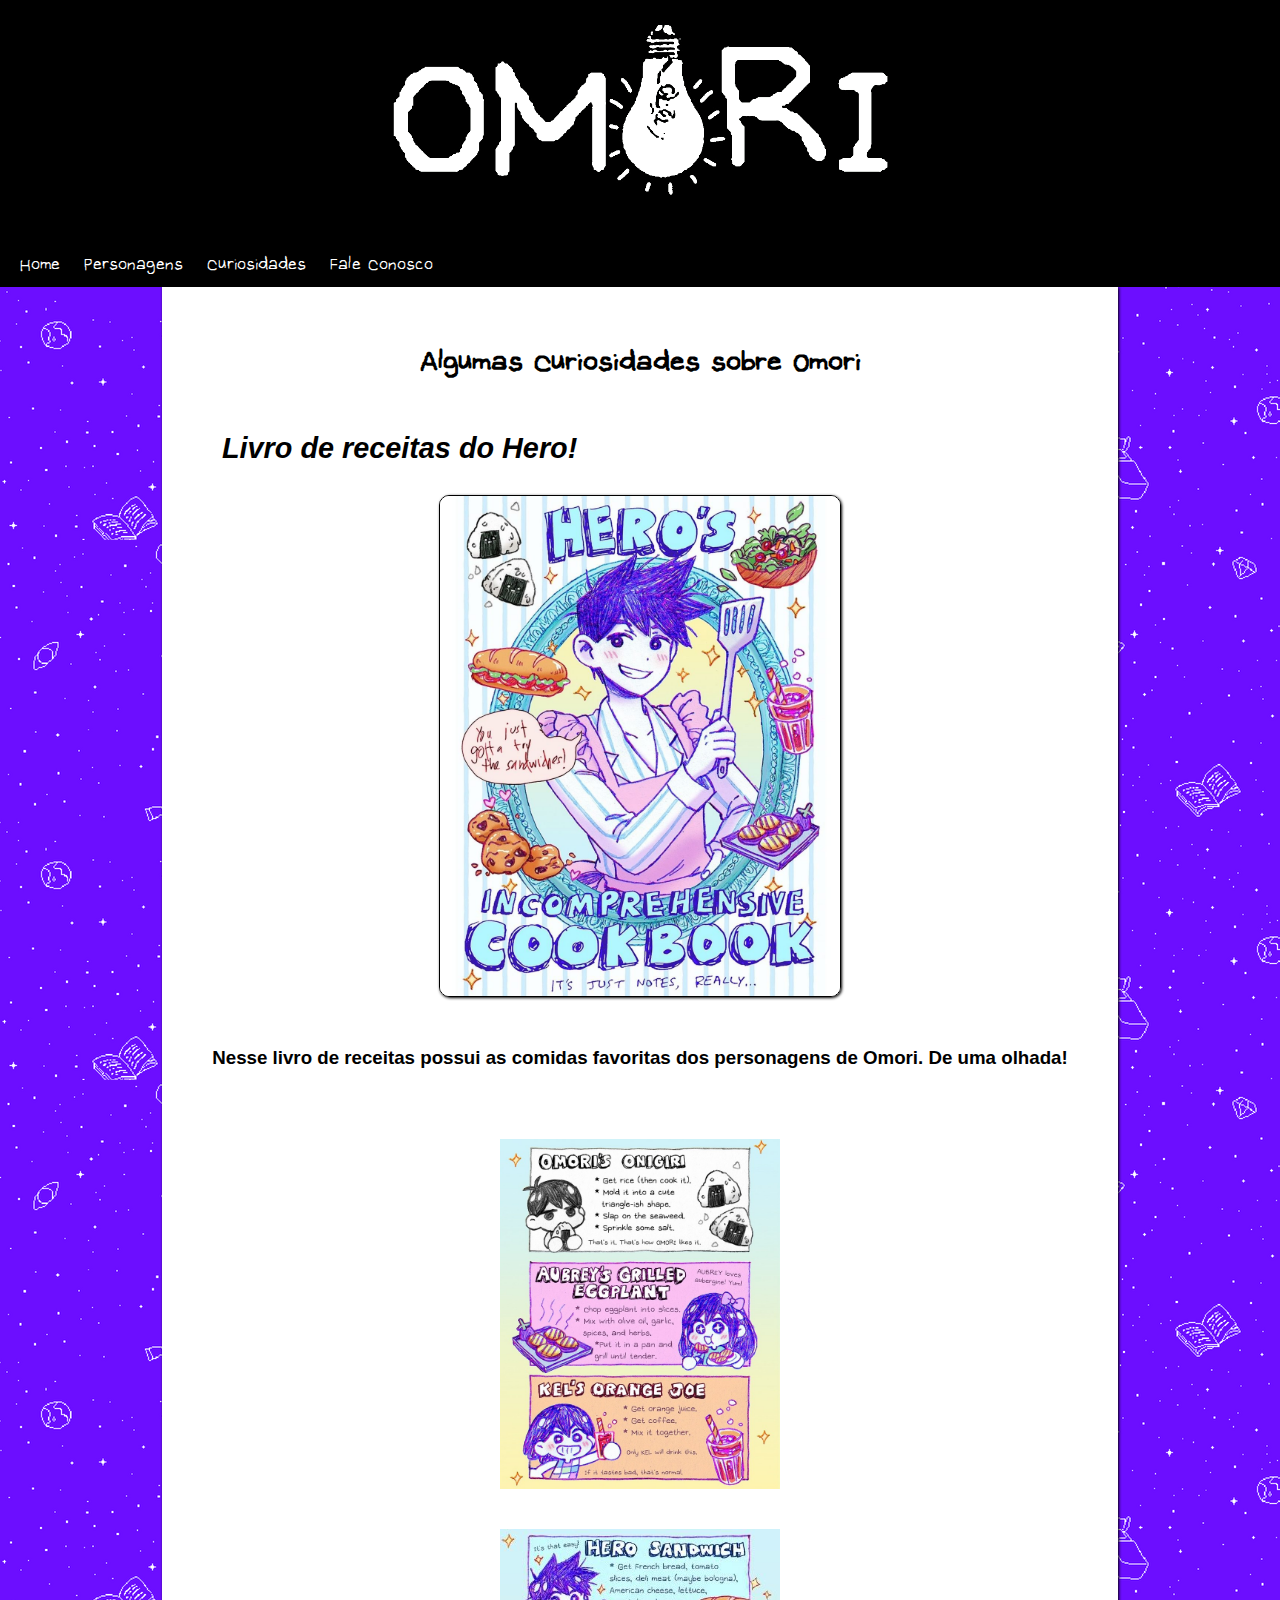
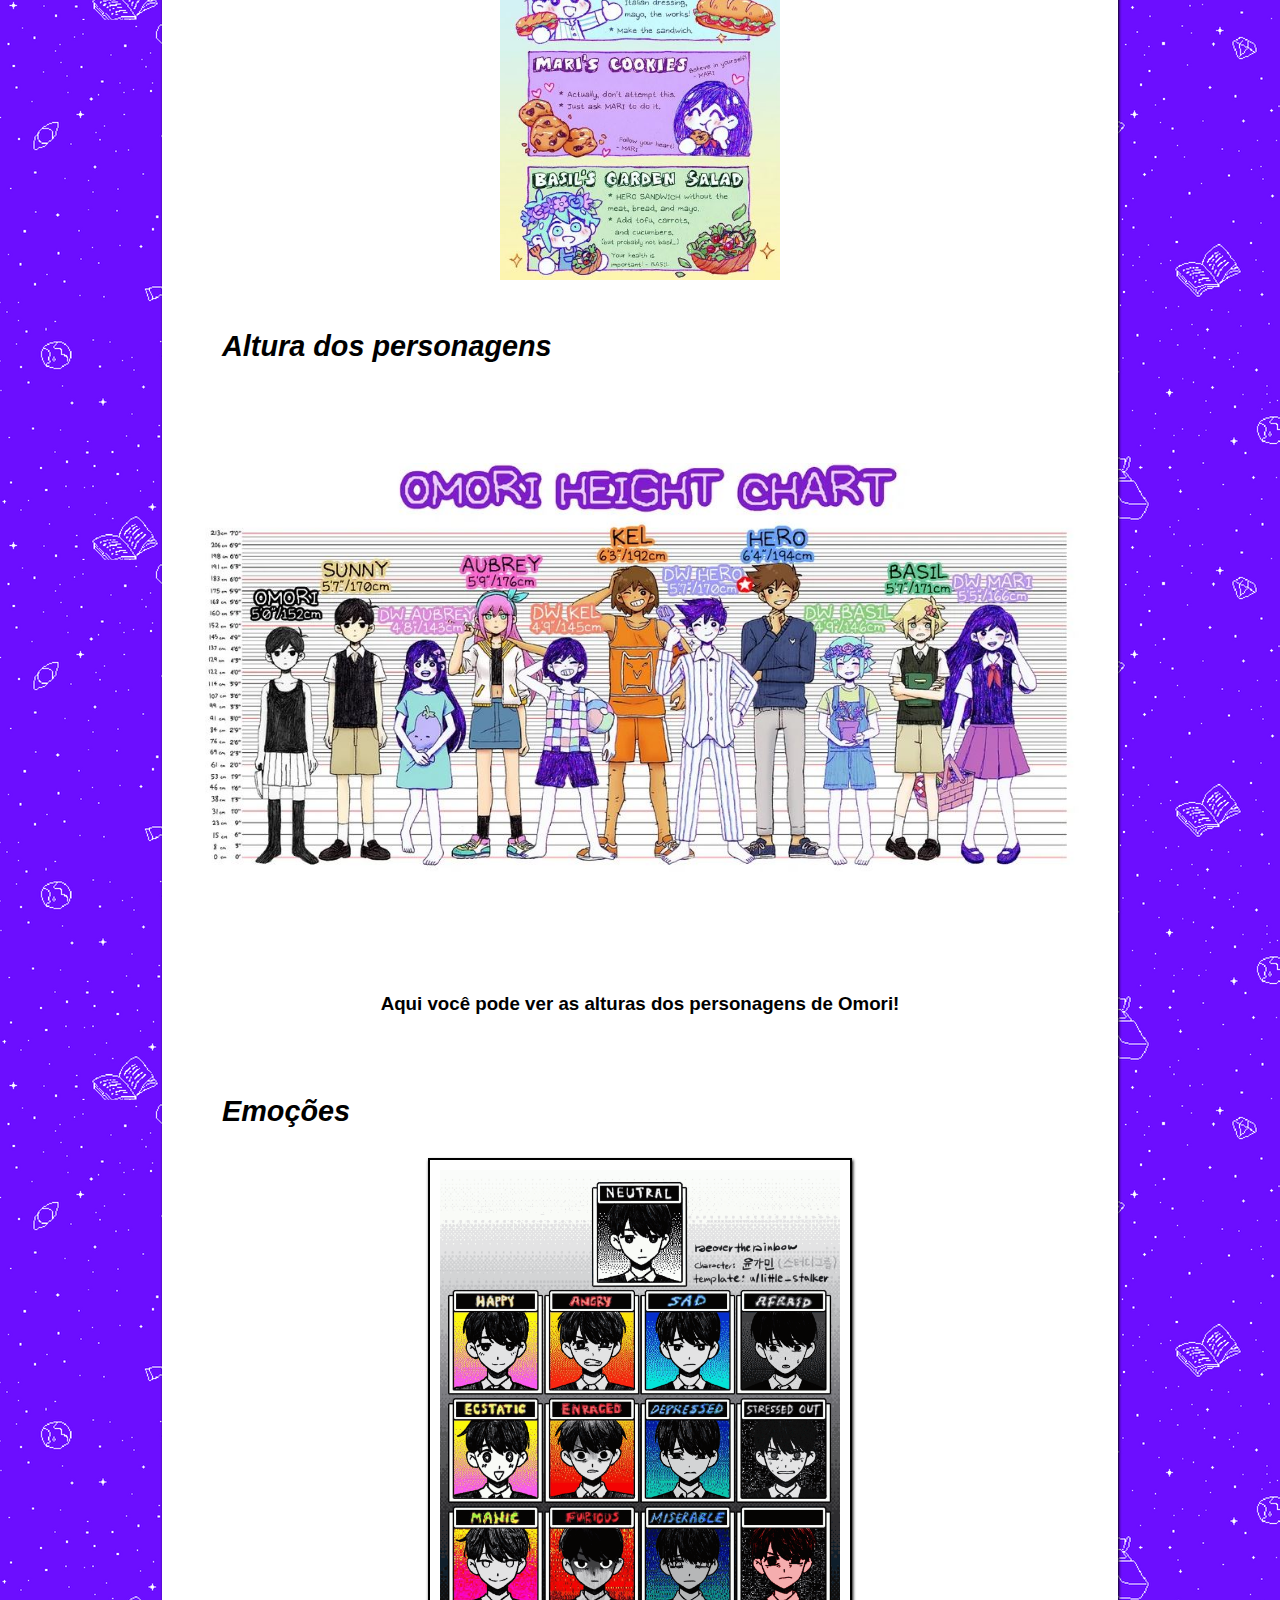
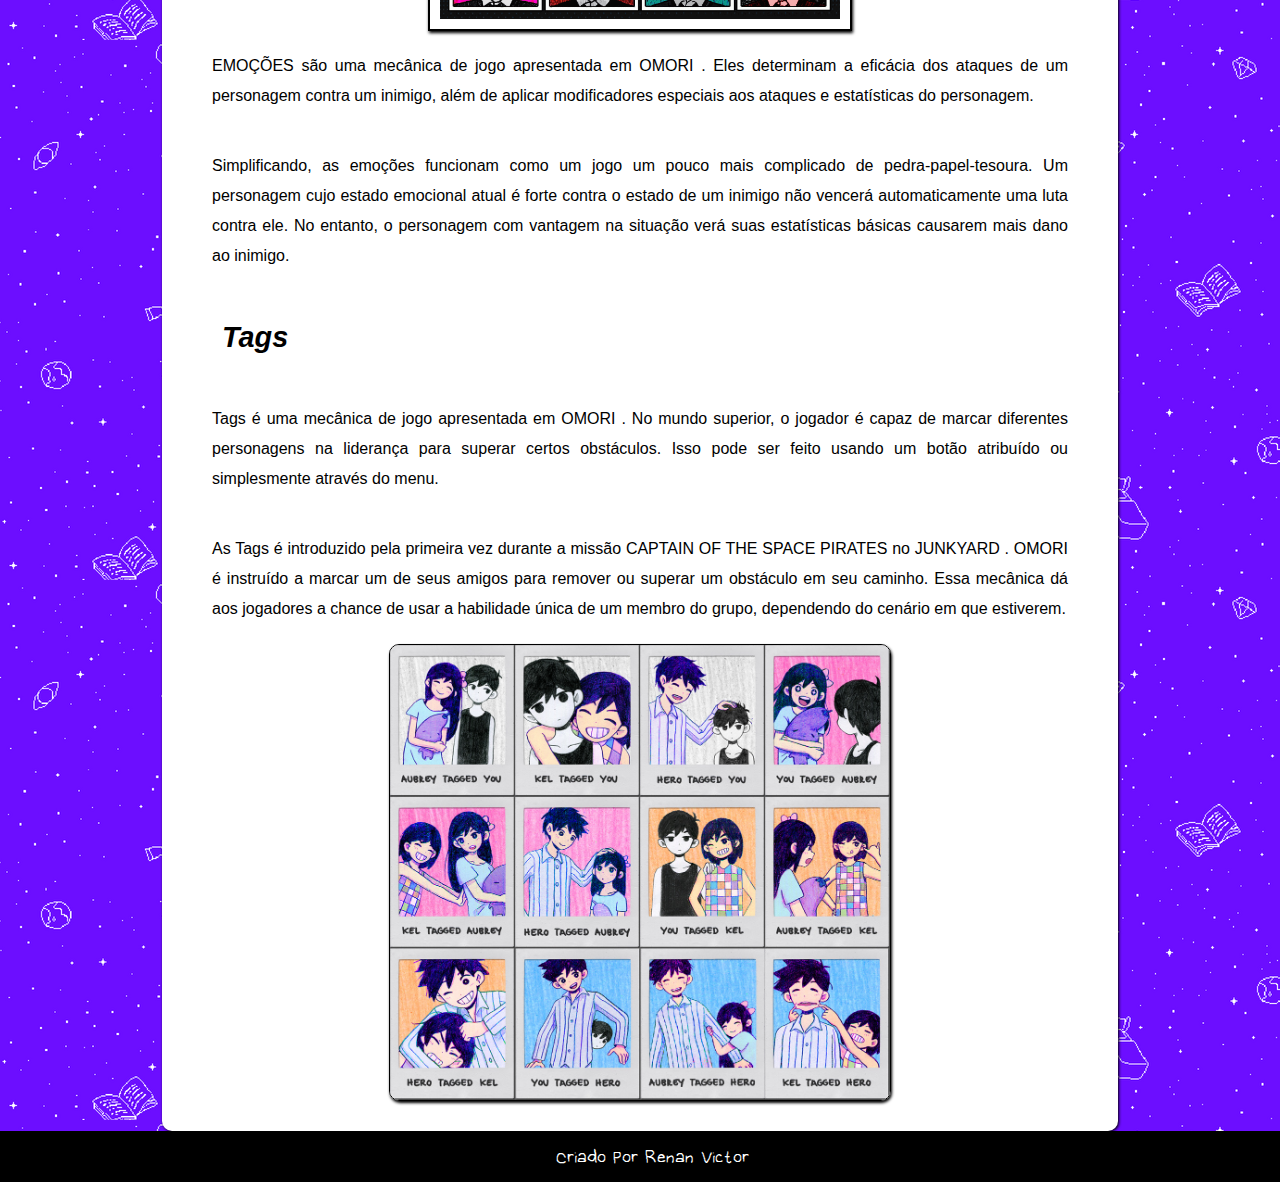
==== commit abf9714e: "omori" ====
--- a/curiosidades.html
+++ b/curiosidades.html
@@ -43,7 +43,7 @@
           
             <div id="altura">
 
-                <img src="imagens/alturas.JPG" alt="">
+         
             </div>
             
          
--- a/curiosidades.css
+++ b/curiosidades.css
@@ -27,6 +27,7 @@
 
 
 body{
+  width: auto;
   height: 100vh;  
   background-image: url(imagens/background.png);
   background-size: contain;
@@ -37,20 +38,25 @@
 
 
 header{
-   height: 200px;
-   padding: 20px;
+    margin: auto;
+    max-width:  100%;
+    height: 200px;
+    padding: 20px;
     background-color: black;
     background-image: url(imagens/omori-logo.png);
     background-size: contain;
     background-repeat: no-repeat;
     background-position: center center;
-    background-attachment: scroll;
+    
 }
 
 nav{
+    width: 100%;
     background-color: black;
+    background-size: contain;
     padding: 10px;
     margin: auto;
+ 
 }
 
 
@@ -70,7 +76,7 @@
 
 main{
    
-    width: 80%;
+    width: 70%;
     background-color: white;
     margin: auto;
     padding: 30px;
@@ -125,7 +131,7 @@
 }
 
 #Livro > img{
-    max-width: 40%;
+    max-width: 400px;
     margin: auto;
     display: block;
     border: 1px solid black;
@@ -142,7 +148,7 @@
 
 #Receitas > img{
     display: block;
-    width:  30%;
+    max-width:  280px;
     margin: auto;
     padding: 20px;
     
@@ -152,7 +158,12 @@
 }
 
 #altura{
-    width: 100%;
+   background-image: url(imagens/alturas.JPG);
+   height: 550px;
+   background-repeat: no-repeat;
+   background-size: contain;
+   background-position: center;
+   background-attachment: scroll;
 }
 
 #altura > img{
@@ -160,7 +171,7 @@
     border-radius: 15px;
     display: block;
     margin: auto;
-    width: 65%;
+    width: 400px;
 }
 
 
@@ -169,7 +180,7 @@
 }
 
 #gifemoções > img{
-    width: 40%;
+    max-width: 400px;
      margin: auto;
      padding: 10px;
      display: block;
@@ -185,7 +196,7 @@
 #tags > img{
     display: block;
     margin: auto;
-    width: 40%;
+    max-width: 500px;
     border: 1px solid black;
     box-shadow: 1px 2px 3px black;
     border-radius: 10px;
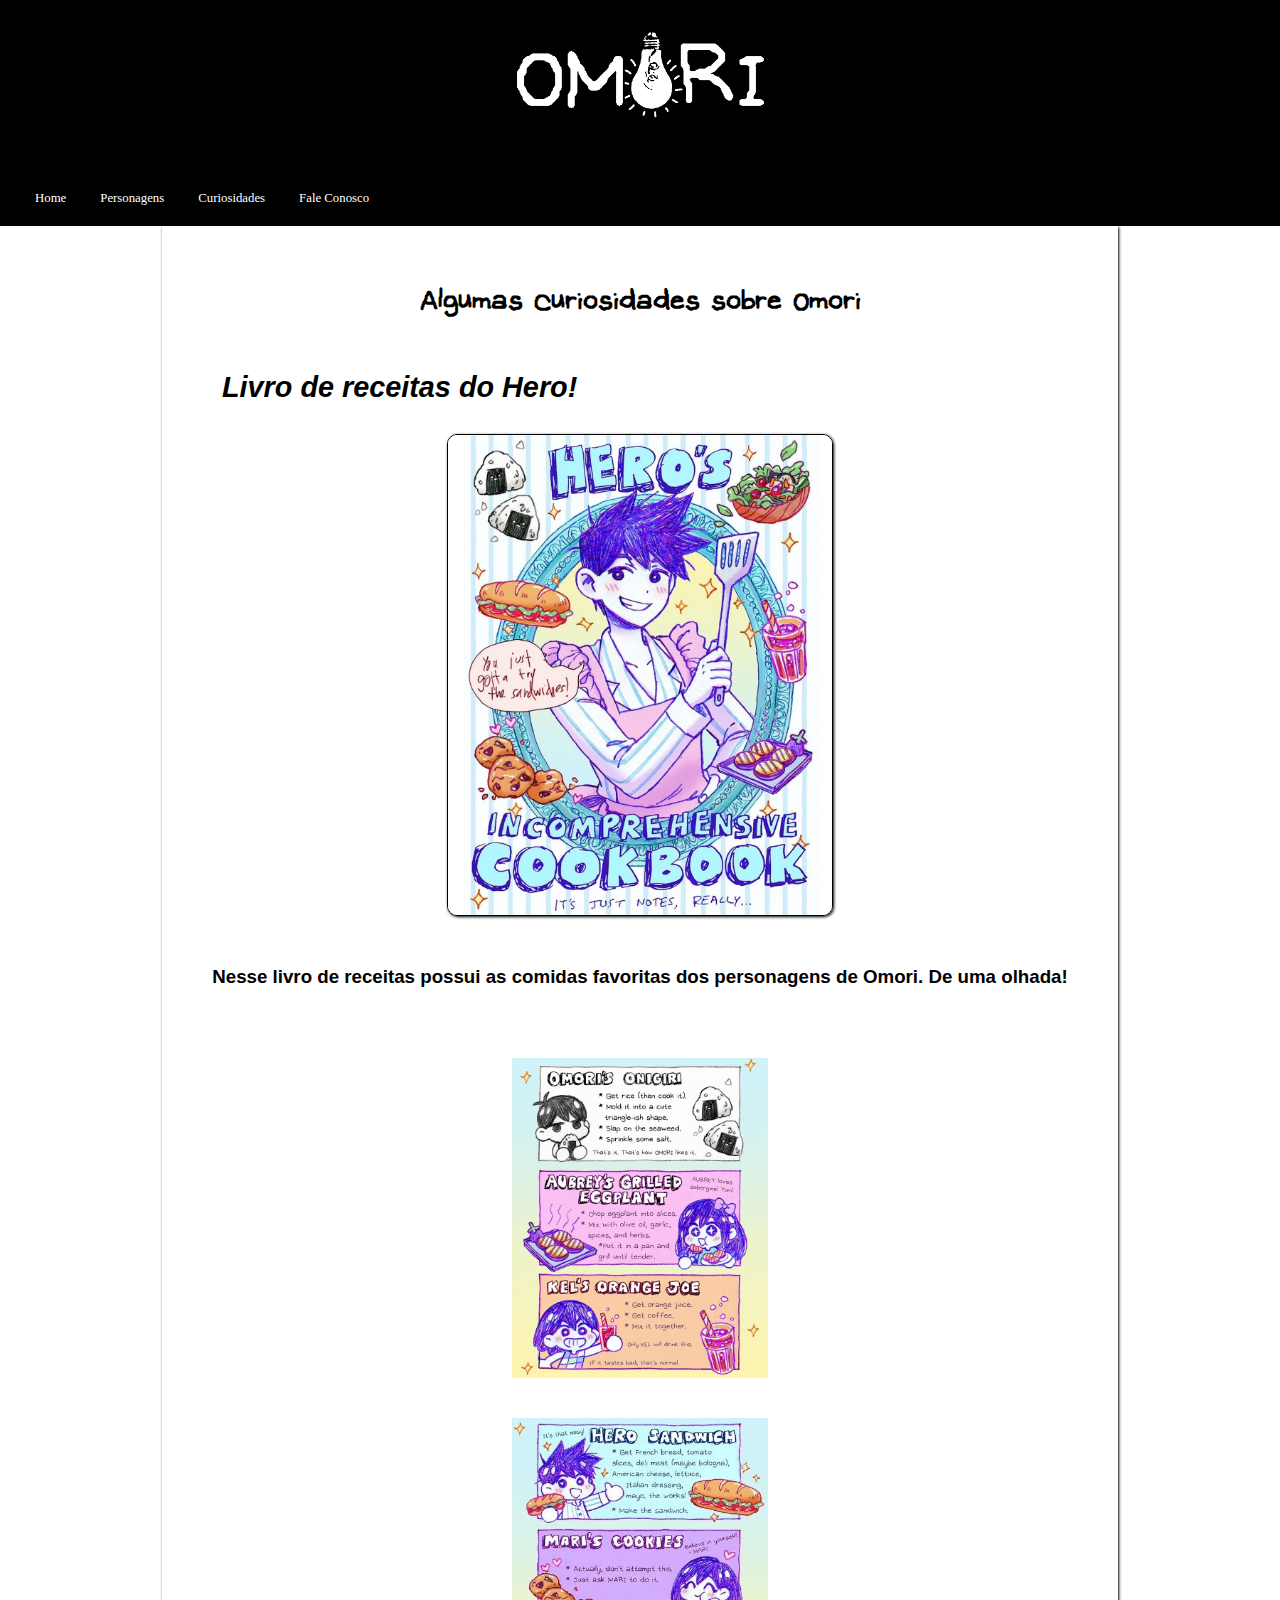
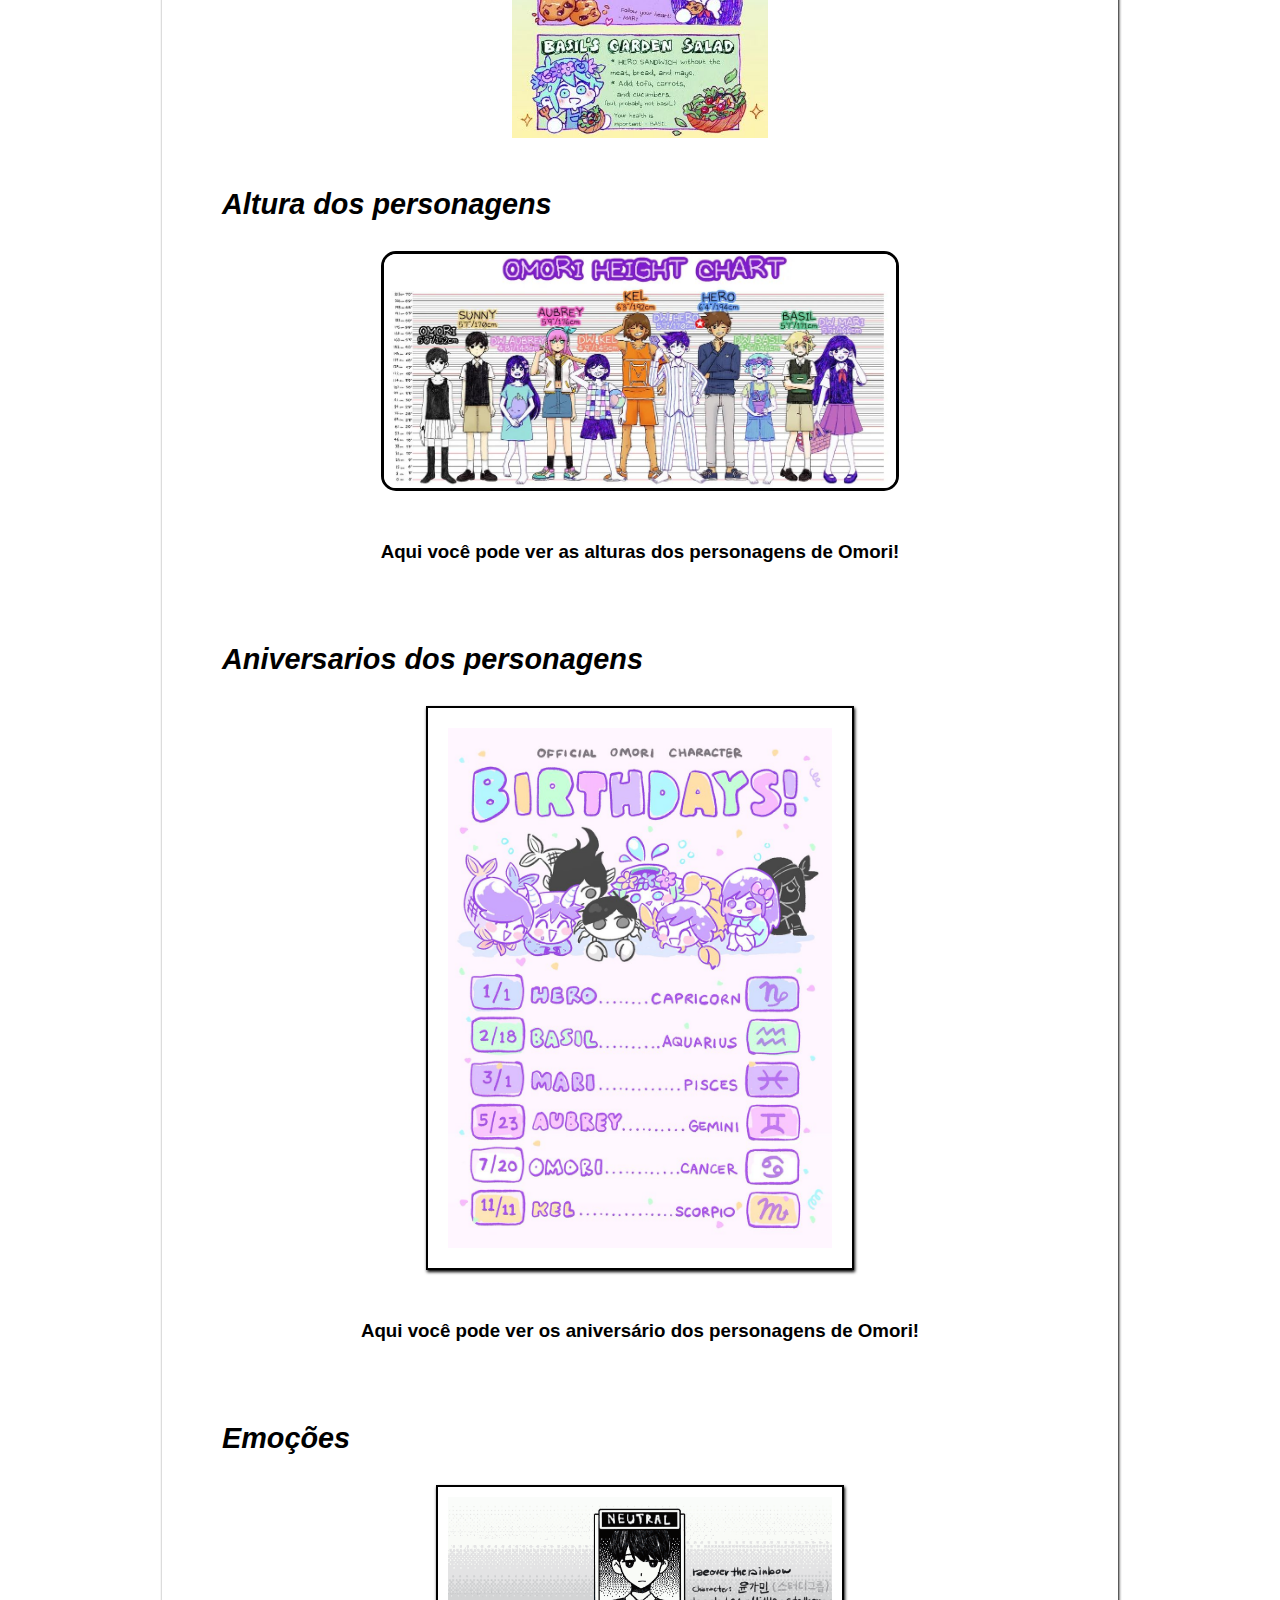
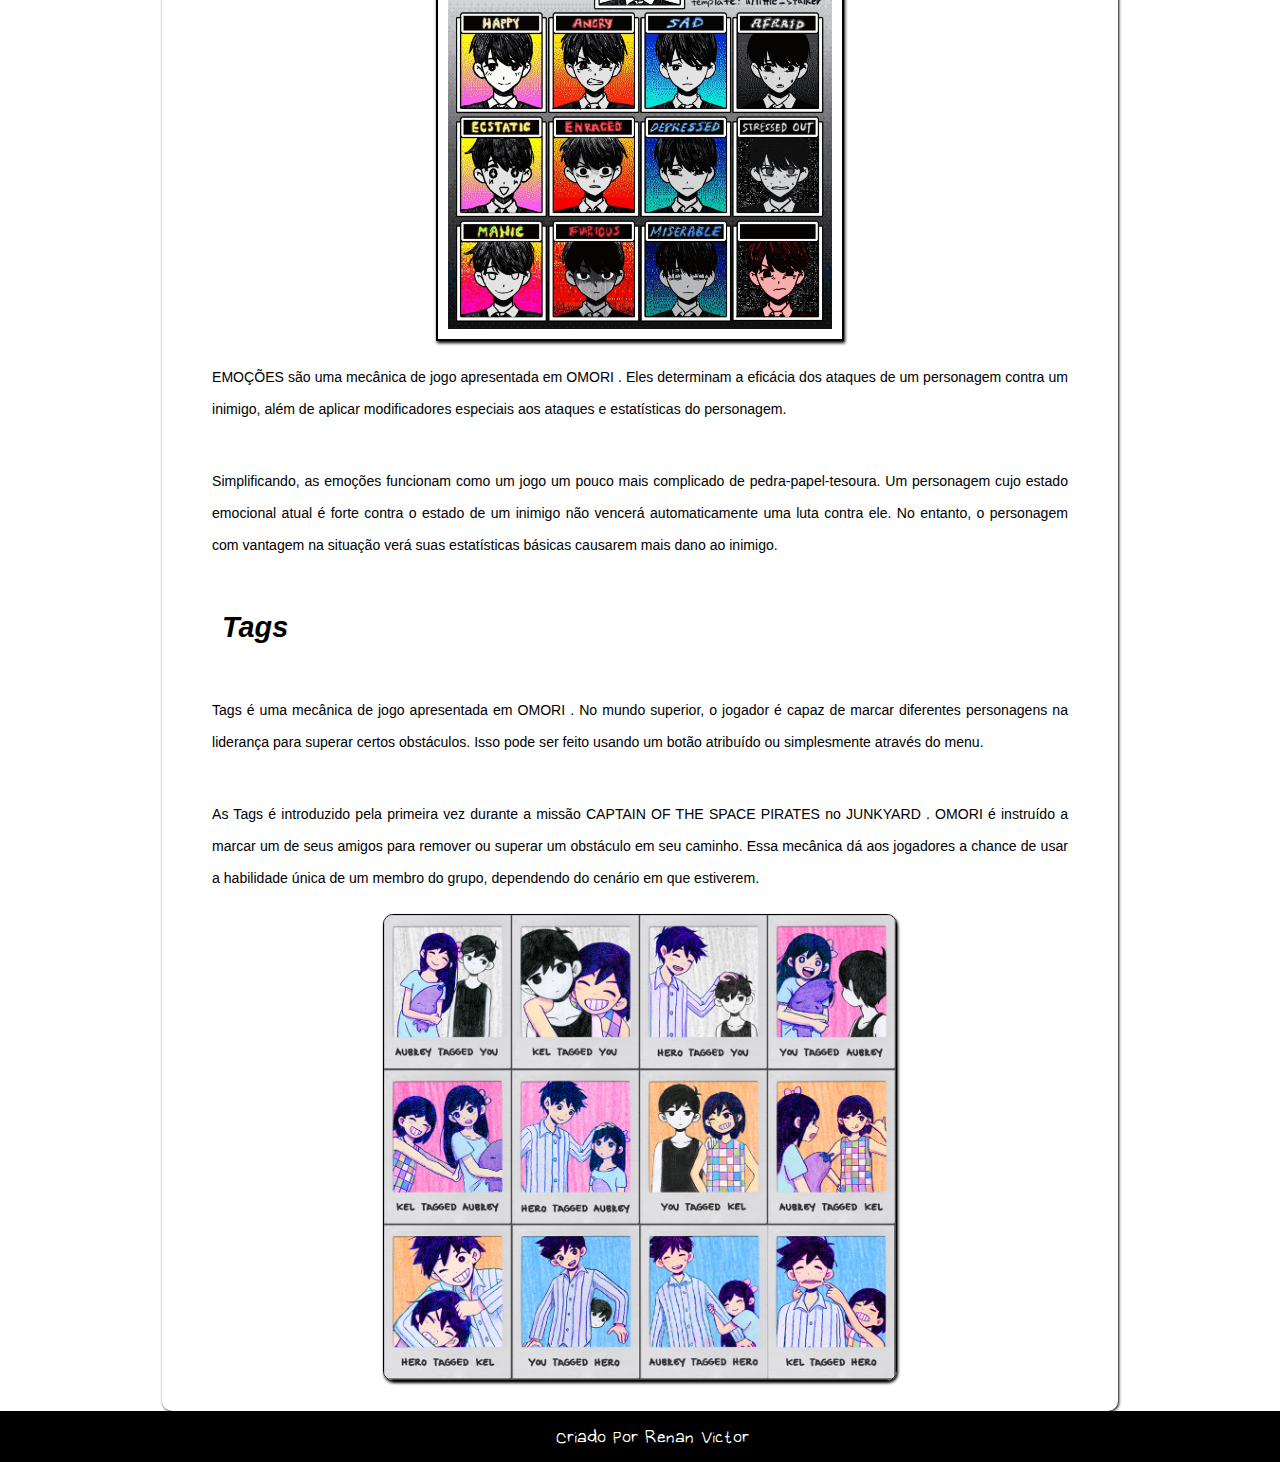
==== commit a82f9908: "." ====
--- a/curiosidades.html
+++ b/curiosidades.html
@@ -9,7 +9,7 @@
 </head>
 <body>
     <header>
-        
+            <img src="imagens/omori-logo.png" alt="" id="logo">
     </header>
     <nav>
         <a href="index.html" target="_self">Home</a>
@@ -42,7 +42,7 @@
 
           
             <div id="altura">
-
+                <img src="imagens/alturas.JPG" alt="">
          
             </div>
             
@@ -50,6 +50,19 @@
 
             <h3>Aqui você pode ver as alturas dos personagens de Omori!</h3>
         
+
+
+
+
+            <h2>Aniversarios dos personagens</h2>
+
+            <div id="aniversario">
+
+                <img src="imagens/aniversario.jpg" alt="">
+
+            </div>
+
+            <h3>Aqui você pode ver os aniversário dos personagens de Omori!</h3>
         
 
        
--- a/curiosidades.css
+++ b/curiosidades.css
@@ -20,60 +20,57 @@
 
   @import url('https://fonts.googleapis.com/css2?family=Belanosima&display=swap');
 
-*{
+  *{
     margin: 0;
-    padding: 0;
-}
-
-
-body{
-  width: auto;
-  height: 100vh;  
-  background-image: url(imagens/background.png);
-  background-size: contain;
-  background-repeat: repeat;
-  background-attachment: scroll;
-  
-}
-
-
-header{
-    margin: auto;
-    max-width:  100%;
-    height: 200px;
-    padding: 20px;
-    background-color: black;
-    background-image: url(imagens/omori-logo.png);
-    background-size: contain;
-    background-repeat: no-repeat;
-    background-position: center center;
-    
-}
-
-nav{
-    width: 100%;
-    background-color: black;
-    background-size: contain;
-    padding: 10px;
-    margin: auto;
- 
-}
-
-
-nav > a{
-    color: white;
-    padding: 10px;
-    text-decoration: none;
-    font-family: 'Omori1';
-    font-size: 1.5em;
-}
-
-nav >a:hover{
-    background-color: rgb(230, 166, 230);
-    border-radius: 10px;
-    transition-duration: 1s;
-}
-
+    padding: 0; 
+   }
+   
+   
+   body{
+       height: 100vh;
+       background-image: url(https://64.media.tumblr.com/88a77a6e025bd356fbb23b1c2c469514/9b70497cc2682c30-7f/s640x960/159560ce36deaefe3a39720fadbb530762620ecf.gifv);
+       background-repeat: no-repeat;
+       background-size: cover;
+       background-position: center center;
+       background-attachment: fixed;
+   
+   }
+   
+   header{
+       height: 10vw;
+       background-color: black;
+       padding: 20px;
+   
+   }
+   
+   #logo{
+       display: block;
+       width: 20vw;
+       margin: auto;
+   
+       
+   }
+   
+   nav{
+       background-color: black;
+       padding: 20px;
+   }
+   
+   nav > a{
+       font-size: 1vw;
+       padding: 15px;
+       color: white;
+       text-decoration: none;
+       
+   }
+   
+   nav > a:hover{
+       background-color:#4010BD;
+       padding: 10px;
+       border-radius: 10px;
+   
+   }
+   
 main{
    
     width: 70%;
@@ -116,8 +113,9 @@
 main p{
     font-family: 'Ubuntu', sans-serif;
     padding: 20px;
-    line-height: 30px;
+    line-height: 2.5vw;
     text-align: justify;
+    font-size: 1.1vw;
 
 }
 
@@ -131,7 +129,7 @@
 }
 
 #Livro > img{
-    max-width: 400px;
+    width: 30vw;
     margin: auto;
     display: block;
     border: 1px solid black;
@@ -148,7 +146,7 @@
 
 #Receitas > img{
     display: block;
-    max-width:  280px;
+    width:   20vw;
     margin: auto;
     padding: 20px;
     
@@ -158,12 +156,8 @@
 }
 
 #altura{
-   background-image: url(imagens/alturas.JPG);
-   height: 550px;
-   background-repeat: no-repeat;
-   background-size: contain;
-   background-position: center;
-   background-attachment: scroll;
+    width: 100%;
+
 }
 
 #altura > img{
@@ -171,7 +165,21 @@
     border-radius: 15px;
     display: block;
     margin: auto;
-    width: 400px;
+    width: 40vw;
+}
+
+
+#aniversario{
+    width: 100%;
+}
+
+#aniversario > img{
+    width: 30vw;
+    padding: 20px;
+    margin: auto;
+    display: block;
+    border: 2px solid black;
+    box-shadow: 1px 2px 3px black;
 }
 
 
@@ -180,7 +188,7 @@
 }
 
 #gifemoções > img{
-    max-width: 400px;
+    width: 30vw;
      margin: auto;
      padding: 10px;
      display: block;
@@ -196,7 +204,7 @@
 #tags > img{
     display: block;
     margin: auto;
-    max-width: 500px;
+    width: 40vw;
     border: 1px solid black;
     box-shadow: 1px 2px 3px black;
     border-radius: 10px;
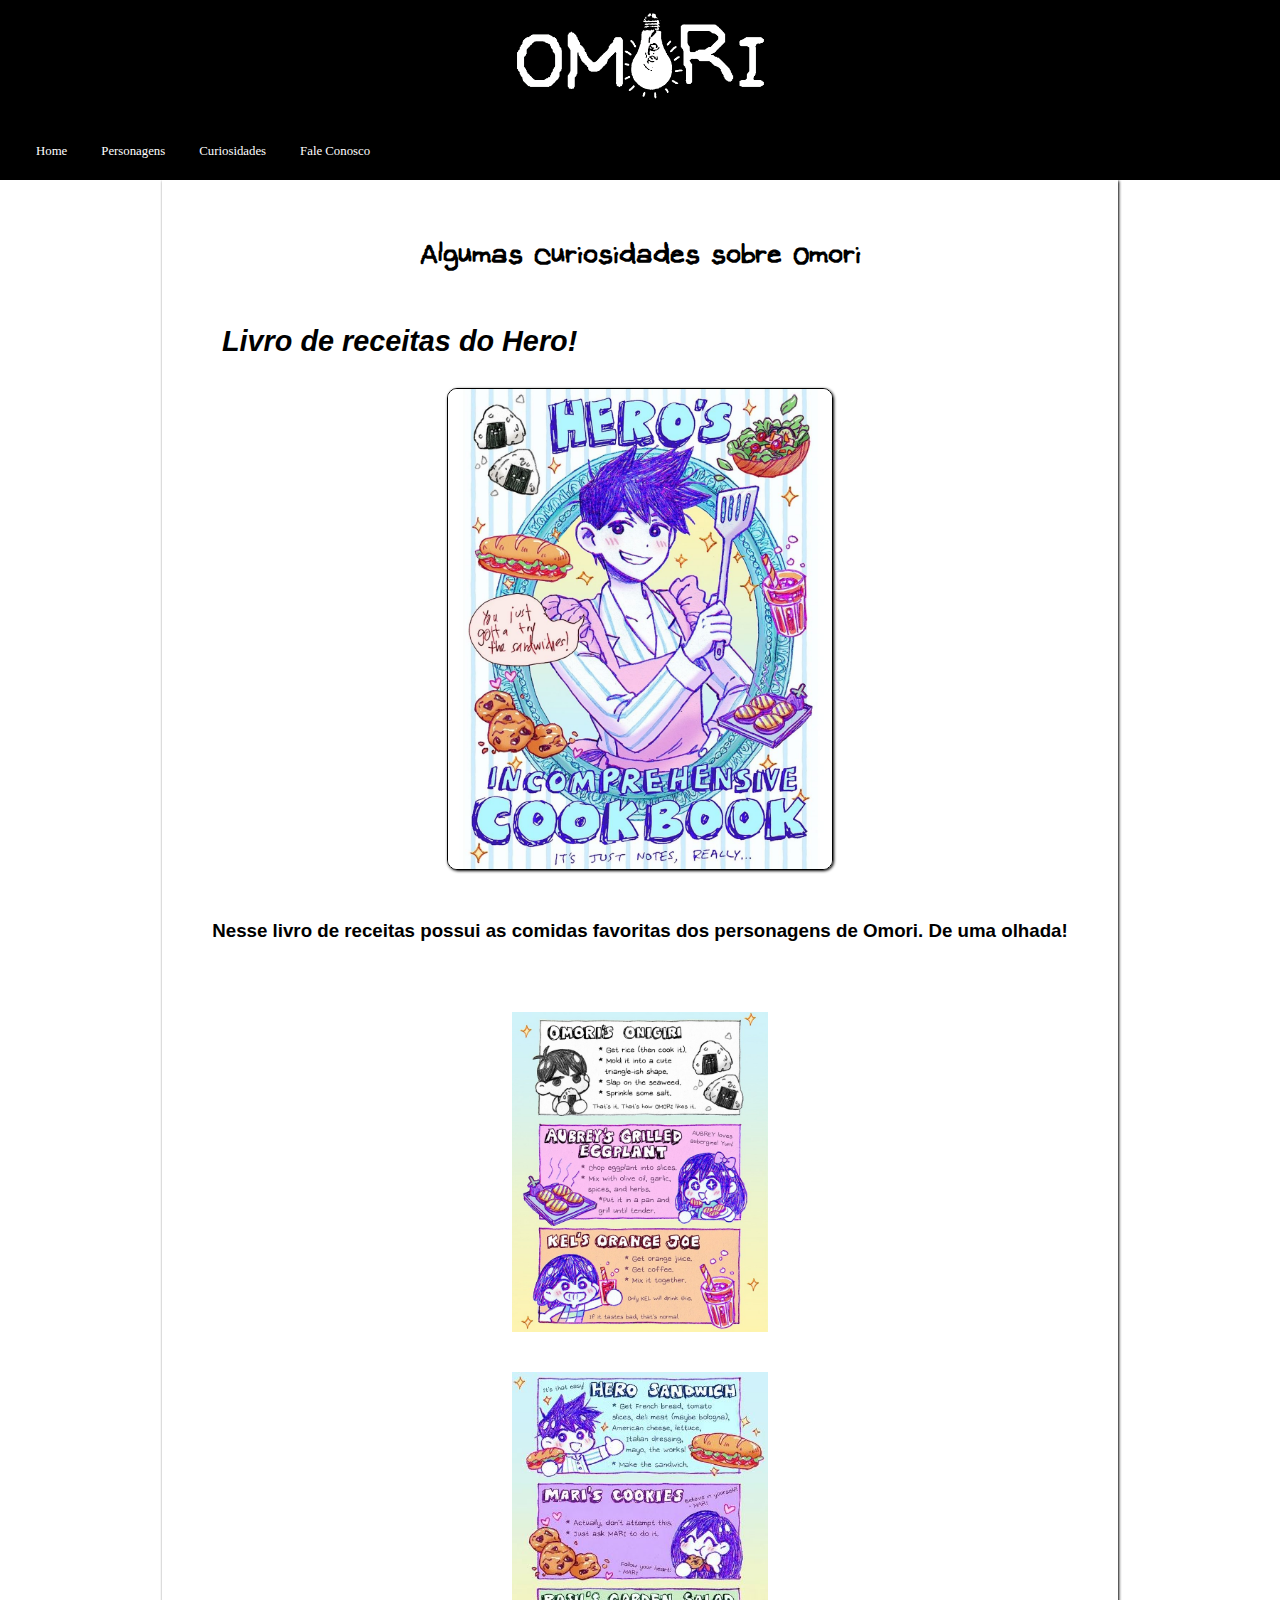
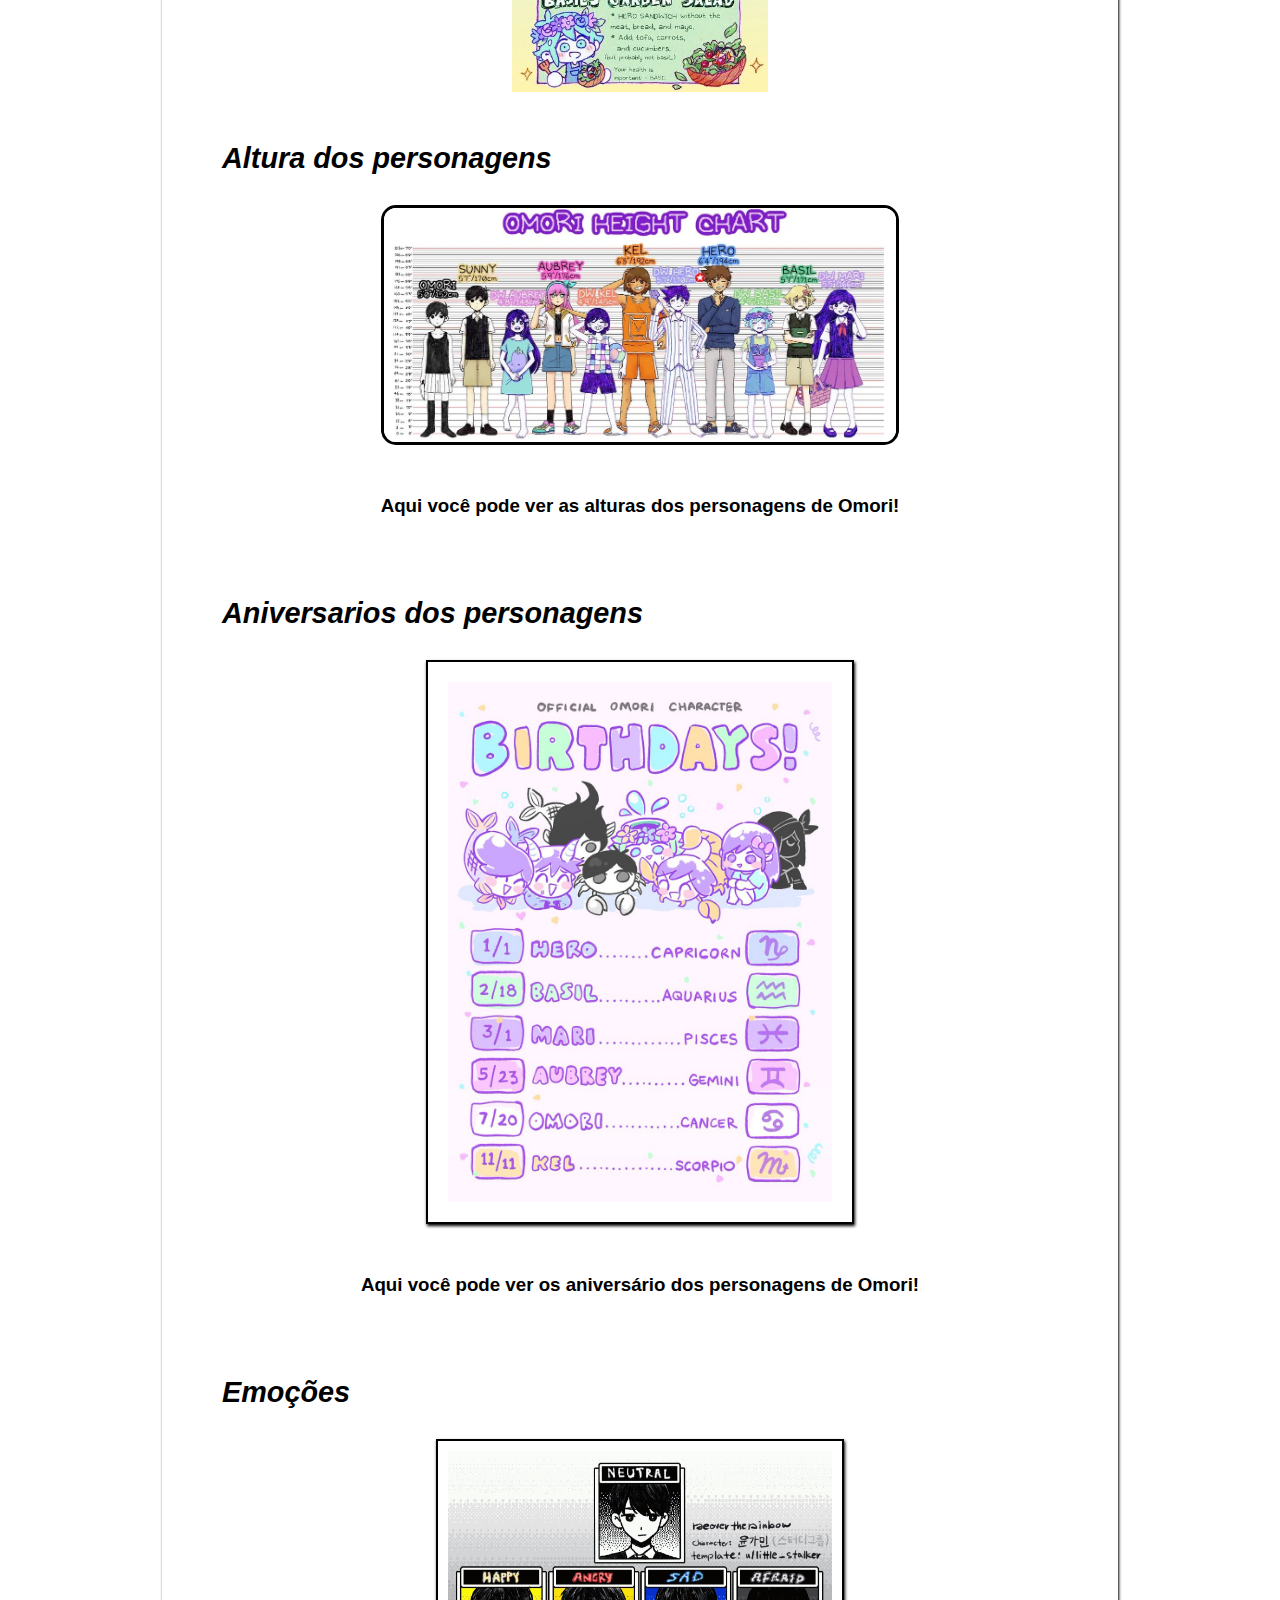
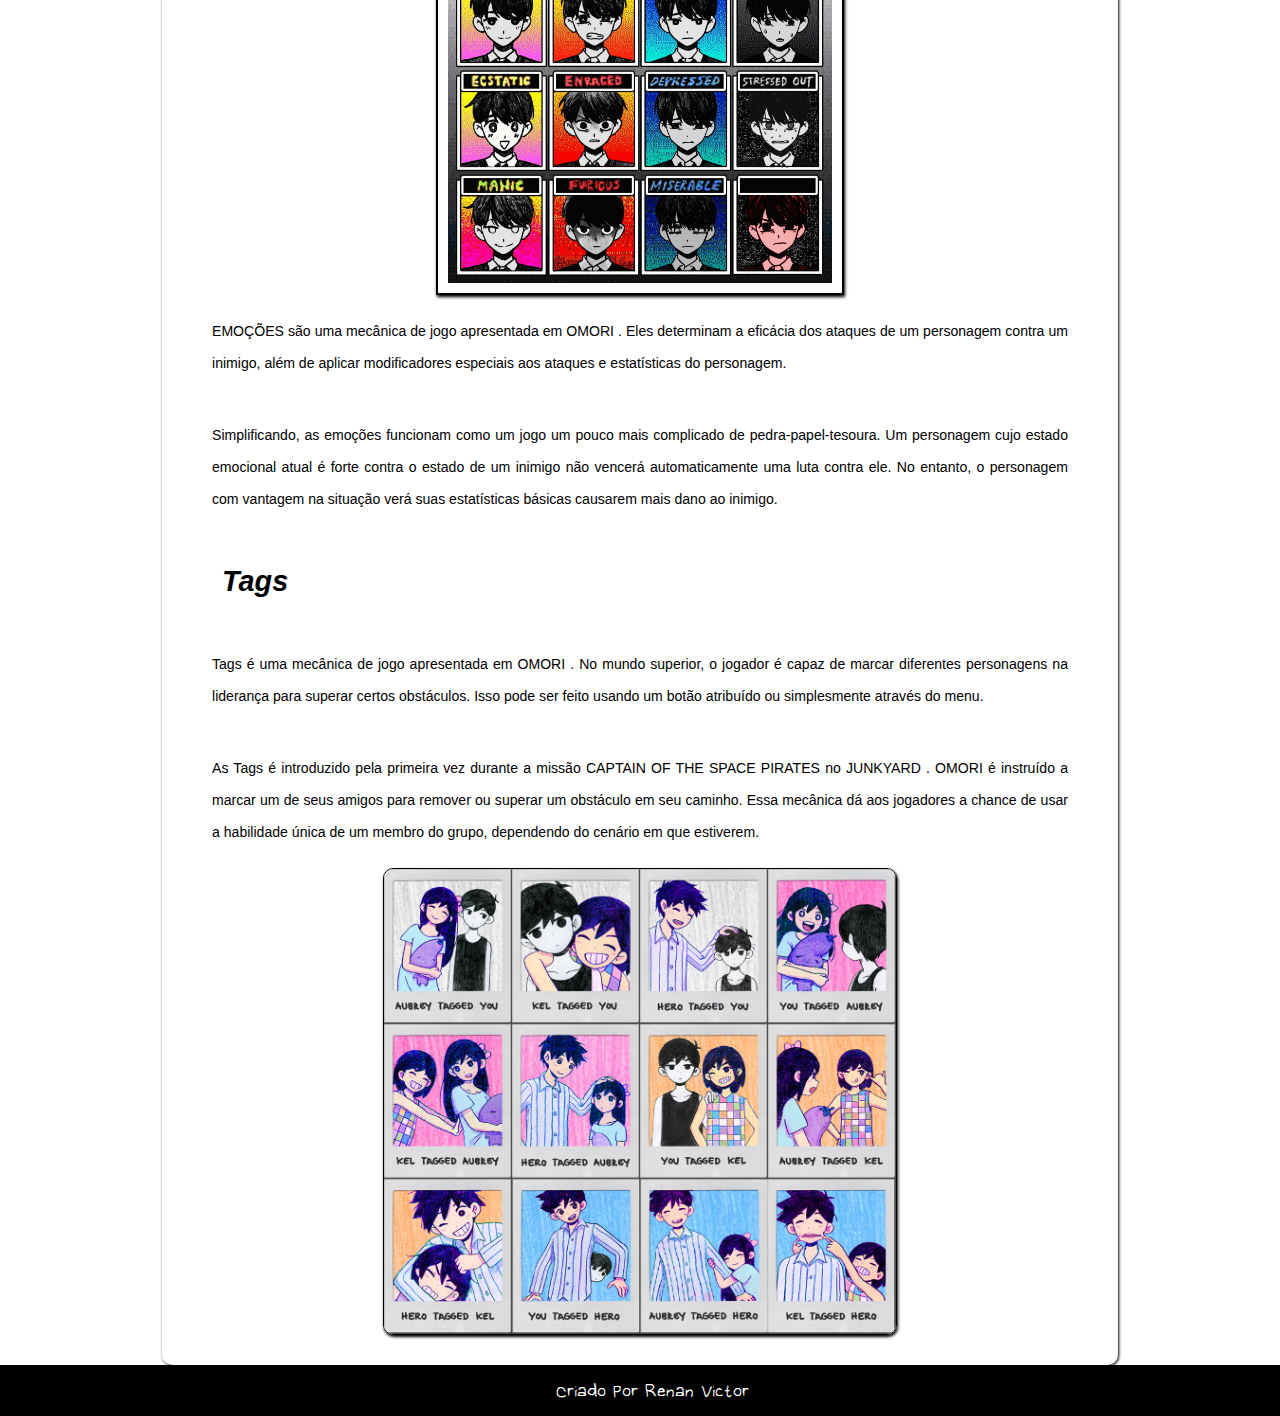
==== commit 1c564edf: "Omori" ====
--- a/curiosidades.html
+++ b/curiosidades.html
@@ -10,13 +10,14 @@
 <body>
     <header>
             <img src="imagens/omori-logo.png" alt="" id="logo">
-    </header>
+  
     <nav>
         <a href="index.html" target="_self">Home</a>
         <a href="personagens.html" target="_self">Personagens</a>
         <a href="curiosidades.html" target="_self">Curiosidades</a>
         <a href="#">Fale Conosco</a>
     </nav>
+      </header>
     <main> 
         <article>
             <h1>Algumas Curiosidades sobre Omori</h1>
--- a/curiosidades.css
+++ b/curiosidades.css
@@ -26,50 +26,56 @@
    }
    
    
+ 
+   
    body{
-       height: 100vh;
-       background-image: url(https://64.media.tumblr.com/88a77a6e025bd356fbb23b1c2c469514/9b70497cc2682c30-7f/s640x960/159560ce36deaefe3a39720fadbb530762620ecf.gifv);
-       background-repeat: no-repeat;
-       background-size: cover;
-       background-position: center center;
-       background-attachment: fixed;
-   
-   }
-   
-   header{
-       height: 10vw;
-       background-color: black;
-       padding: 20px;
-   
-   }
-   
-   #logo{
-       display: block;
-       width: 20vw;
-       margin: auto;
-   
-       
-   }
-   
-   nav{
-       background-color: black;
-       padding: 20px;
-   }
-   
-   nav > a{
-       font-size: 1vw;
-       padding: 15px;
-       color: white;
-       text-decoration: none;
-       
-   }
-   
-   nav > a:hover{
-       background-color:#4010BD;
-       padding: 10px;
-       border-radius: 10px;
-   
-   }
+    height: 100vh;
+    background-image: url(https://64.media.tumblr.com/88a77a6e025bd356fbb23b1c2c469514/9b70497cc2682c30-7f/s640x960/159560ce36deaefe3a39720fadbb530762620ecf.gifv);
+    background-repeat: no-repeat;
+    background-size: cover;
+    background-position: center center;
+    background-attachment: fixed;
+    overflow-x: hidden;
+}
+
+header{
+    
+   height: auto;
+
+    background-color: black;
+    
+    padding: 1px;
+
+}
+
+#logo{
+    display: block;
+    width: 20vw;
+    margin: auto;
+
+    
+}
+
+nav{
+
+    margin: auto;
+    padding: 20px;
+}
+
+
+nav > a{
+    font-size: 1vw;
+    padding: 15px;
+    color: white;
+    text-decoration: none;
+    
+}
+
+nav > a:hover{
+    background-color:#4010BD;
+    padding: 10px;
+    border-radius: 10px;
+}
    
 main{
    
